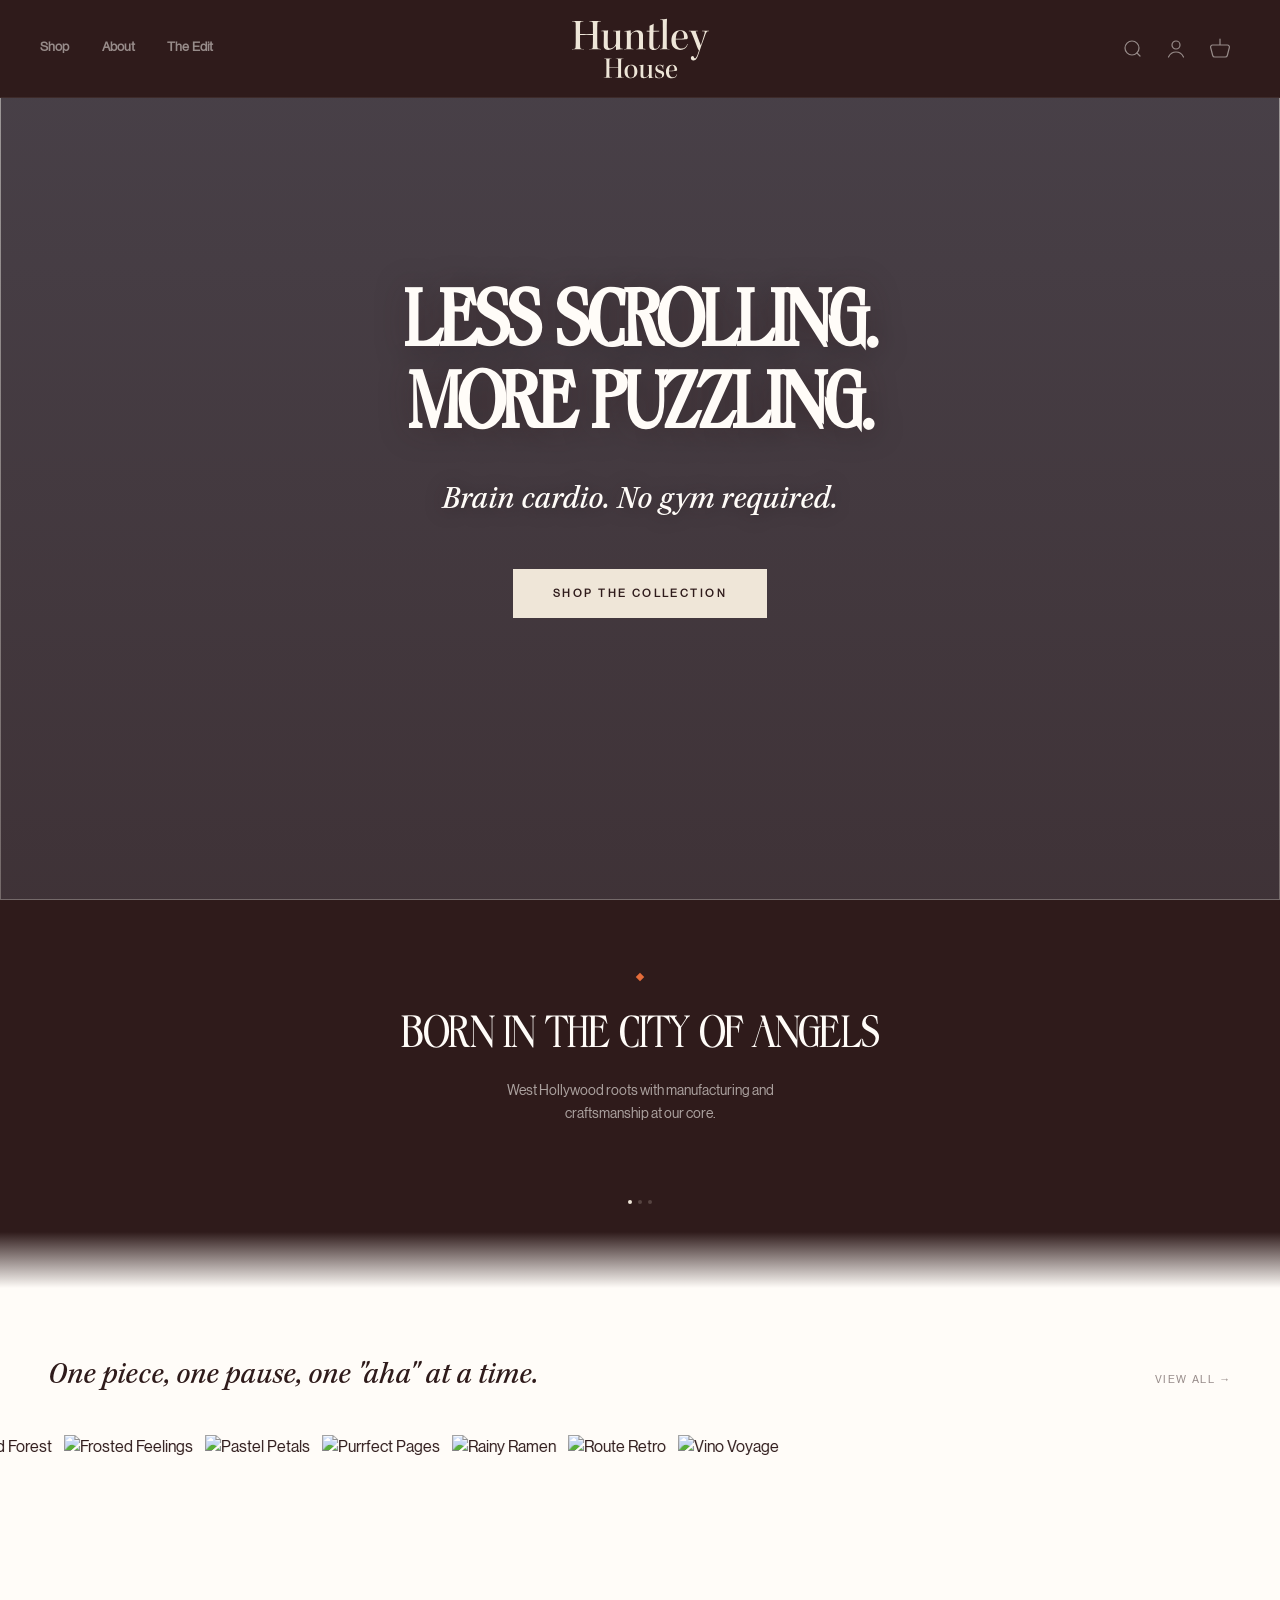
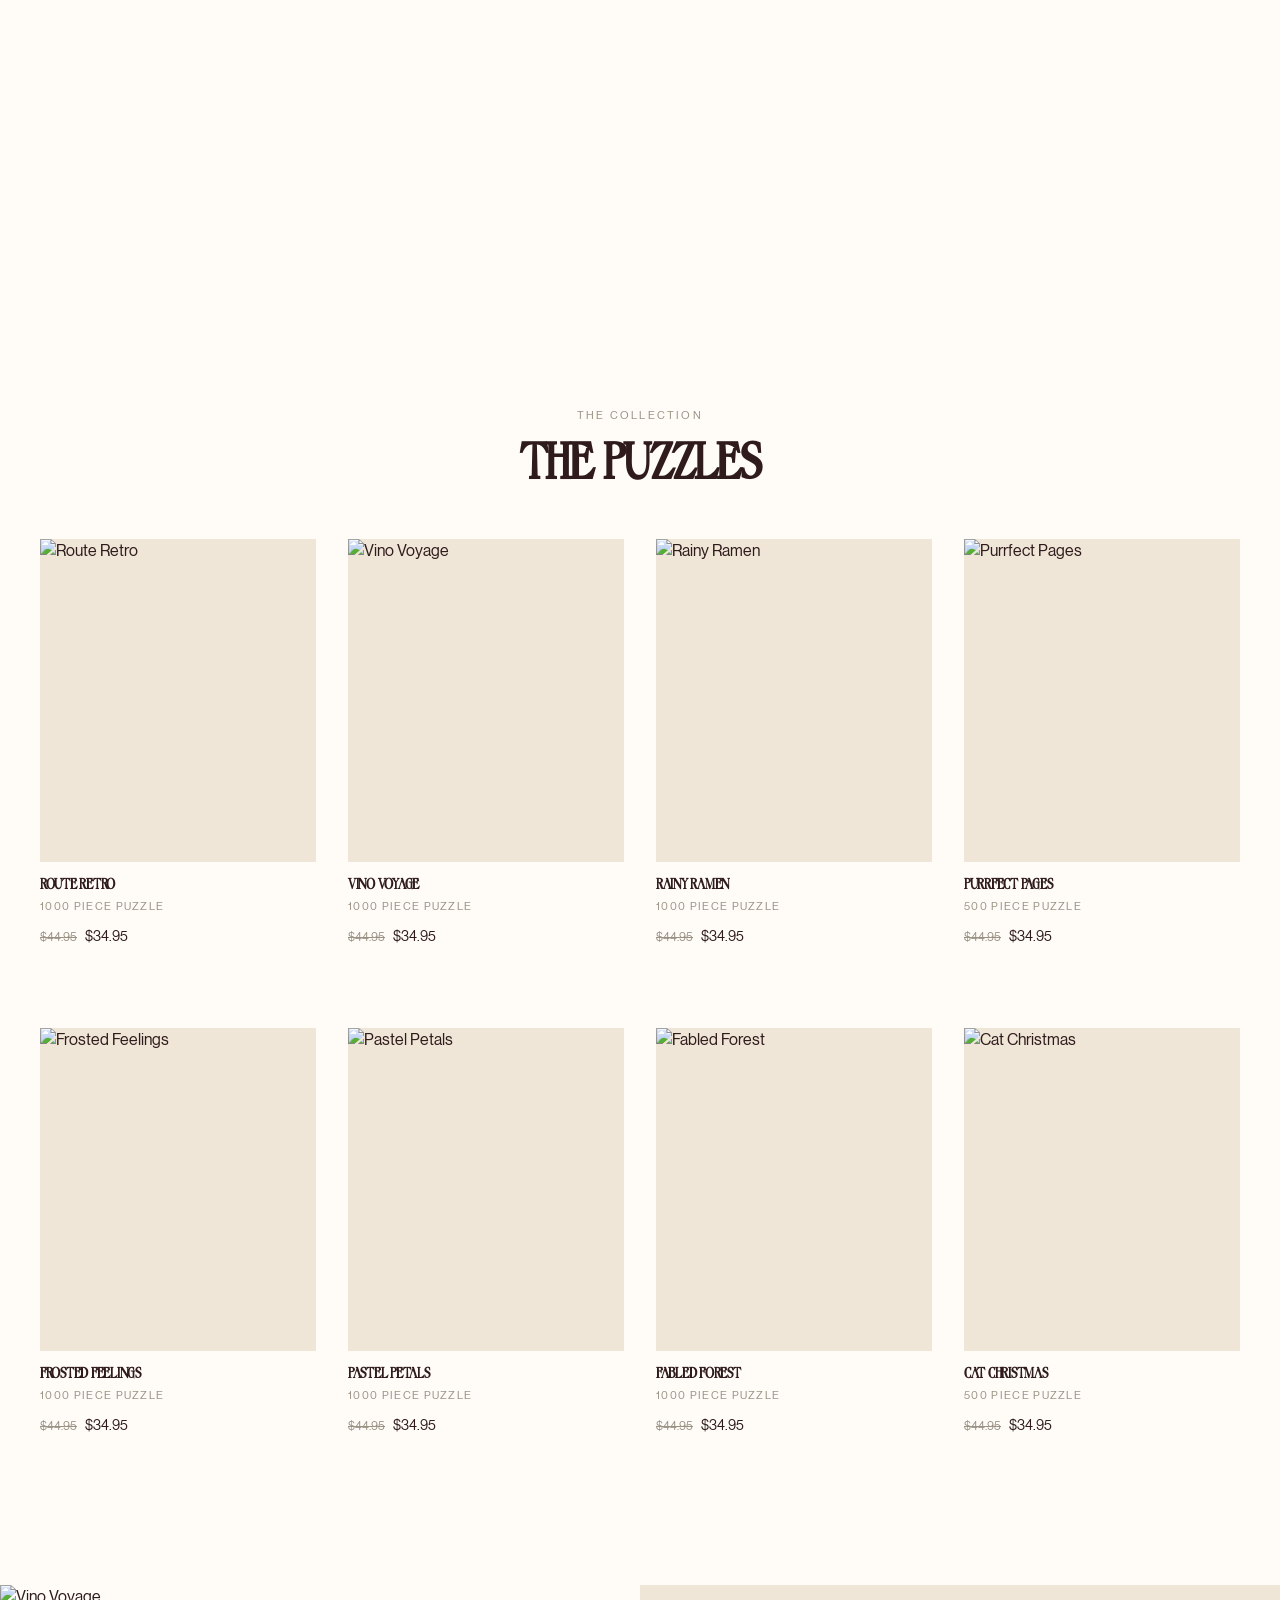
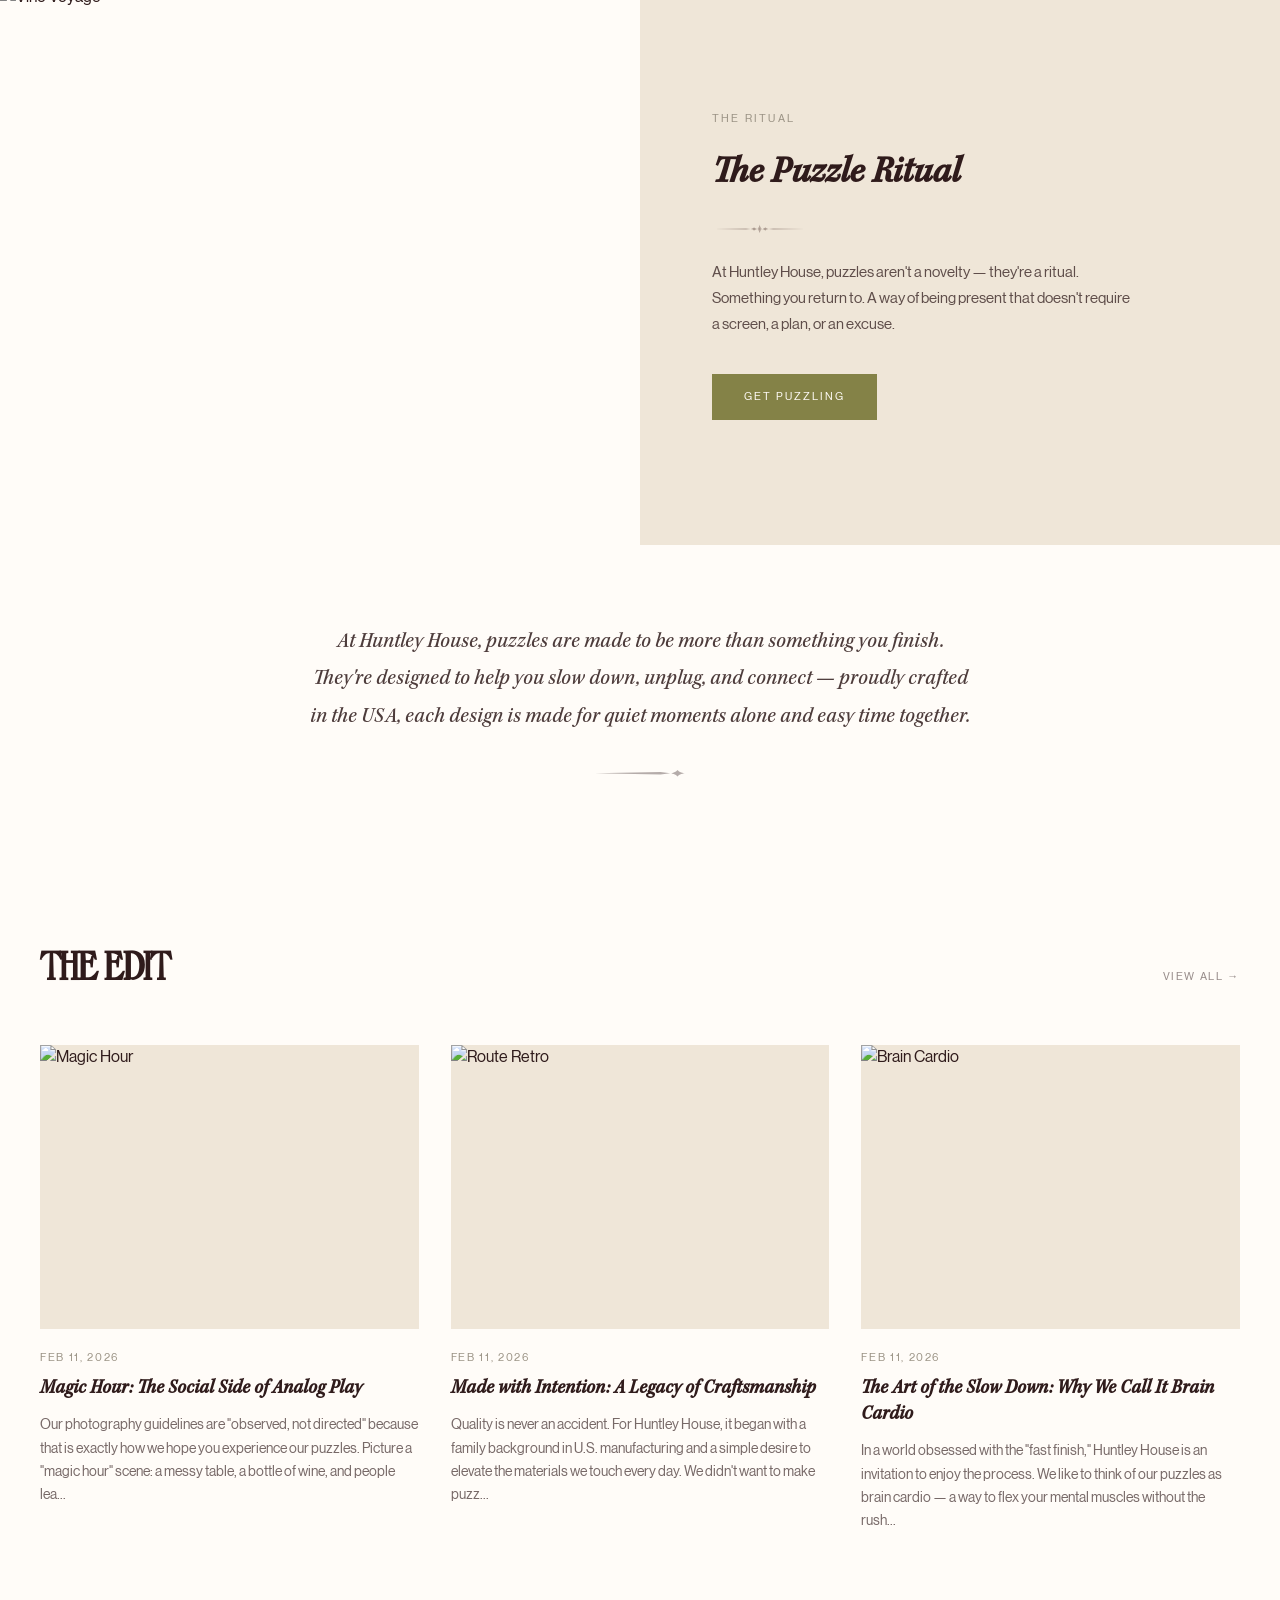
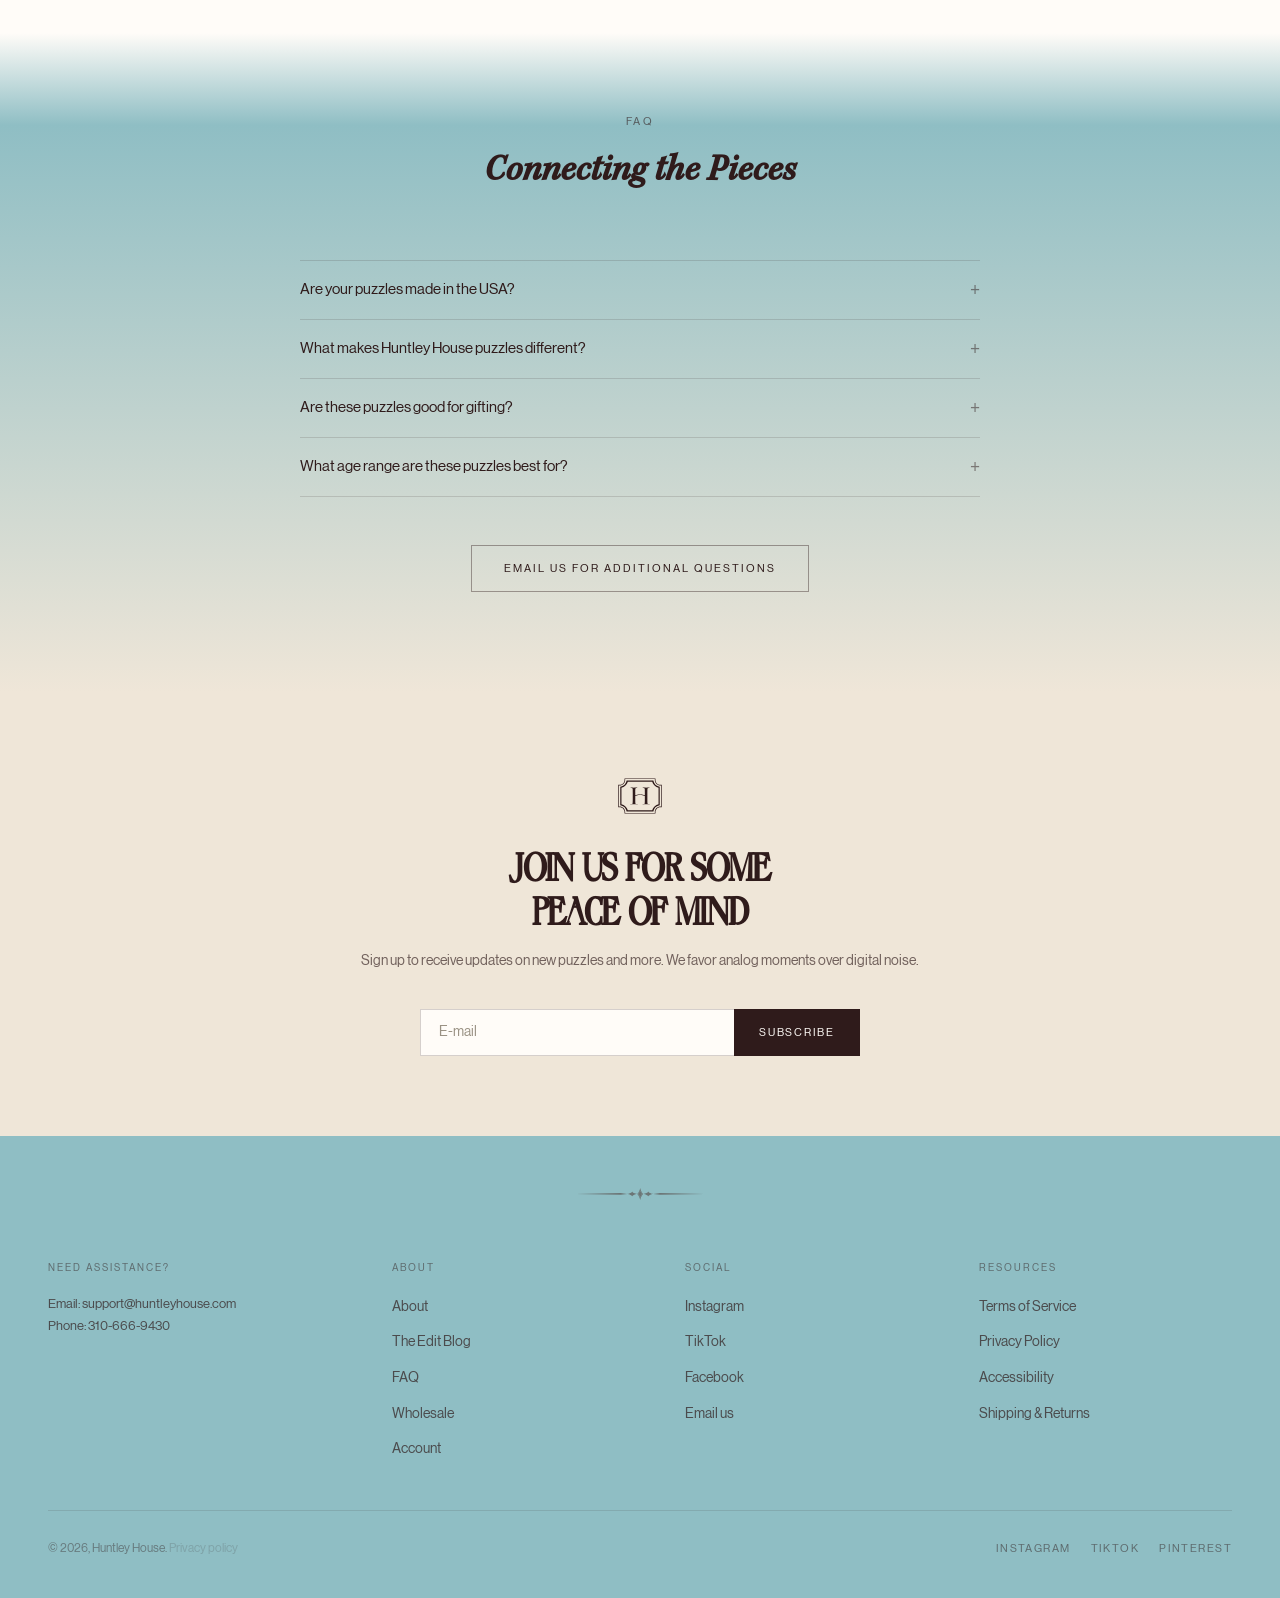
==== index.html @ 31b815af "Initial: v2 with Shopify dev placeholder images Fork of huntley-house-v2 with all puzzle/box artwork" ====
<!DOCTYPE html>
<html lang="en">
<head>
  <meta charset="UTF-8">
  <meta name="viewport" content="width=device-width, initial-scale=1.0">
  <title>Huntley House — Puzzles</title>
  <!-- Preload hero image for LCP -->
  
  <style>
    /* ─── Fonts ─────────────────────────────────────────────── */
    @font-face { font-family: 'StylebenderRetro'; src: url('assets/fonts/Stylebender-Retro.otf') format('opentype'); }
    @font-face { font-family: 'Stylebender'; src: url('assets/fonts/Stylebender.otf') format('opentype'); }
    @font-face { font-family: 'KeplerItalic'; src: url('assets/fonts/Kepler Std Medium Semicondensed Italic.otf') format('opentype'); font-style: italic; }
    @font-face { font-family: 'NHaasGrotesk'; src: url('assets/fonts/NHaasGroteskDSPro-55Rg.ttf') format('truetype'); }

    /* ─── Tokens ─────────────────────────────────────────────── */
    :root {
      --cocoa:      #2F1B1B;
      --cream:      #FFFCF8;
      --cream-warm: #EFE6D8;
      --olive:      #848247;
      --orange:     #E46C3A;
      --mauve:      #C89AA6;
      --blue:       #8FBEC4;
      --mustard:    #E0B24A;
      --pink:       #C62A63;
      --choc:       #4A2F2A;
      --stone:      #9A9284;
      --font-title:  'StylebenderRetro', serif;
      --font-sub:    'Stylebender', serif;
      --font-italic: 'KeplerItalic', serif;
      --font-body:   'NHaasGrotesk', sans-serif;
      --container-max: 1720px;
      --gutter: 40px;
    }

    /* ─── Reset ──────────────────────────────────────────────── */
    *, *::before, *::after { box-sizing: border-box; margin: 0; padding: 0; }
    html { scroll-behavior: smooth; }
    body { background: var(--cream); color: var(--cocoa); font-family: var(--font-body); font-size: 16px; line-height: 1.6; -webkit-font-smoothing: antialiased; }
    img { display: block; max-width: 100%; }
    a { color: inherit; text-decoration: none; }
    button { cursor: pointer; font-family: inherit; }

    /* ─── Nav ────────────────────────────────────────────────── */
    .nav {
      position: fixed;
      top: 0; left: 0; right: 0;
      z-index: 100;
      display: grid;
      grid-template-columns: minmax(0,1fr) auto minmax(0,1fr);
      align-items: center;
      padding: 12px var(--gutter);
      background: var(--cocoa);
      border-bottom: 1px solid rgba(239,230,216,0.08);
      transition: transform 0.35s cubic-bezier(0.4,0,0.2,1);
    }
    .nav.hidden { transform: translateY(-100%); }

    .nav__main { display: flex; gap: 32px; align-items: center; }
    .nav__main a {
      font-family: var(--font-body);
      font-size: 13px;
      font-weight: 700;
      color: var(--cream);
      opacity: 0.5;
      transition: opacity 0.2s;
      letter-spacing: 0.01em;
    }
    .nav__main a:hover { opacity: 1; }

    .nav__logo { justify-self: center; }
    .nav__logo img { width: 145px; height: auto; display: block; }

    .nav__right {
      display: flex;
      gap: 4px;
      align-items: center;
      justify-content: flex-end;
    }
    .nav__icon-btn {
      display: flex;
      align-items: center;
      justify-content: center;
      width: 40px;
      height: 40px;
      background: none;
      border: none;
      color: var(--cream);
      opacity: 0.5;
      transition: opacity 0.2s;
      position: relative;
      cursor: pointer;
    }
    .nav__icon-btn:hover { opacity: 1; }
    .nav__icon-btn { position: relative; }
    .cart-badge {
      position: absolute;
      top: 4px; right: 4px;
      width: 14px; height: 14px;
      background: var(--cream);
      color: var(--cocoa);
      border-radius: 50%;
      font-size: 8px;
      display: none;
      align-items: center;
      justify-content: center;
      line-height: 1;
    }
    .cart-badge.visible { display: flex; }

    .nav__hamburger {
      display: none;
      align-items: center;
      justify-content: center;
      width: 40px;
      height: 40px;
      background: none;
      border: none;
      color: var(--cream);
      opacity: 0.7;
      cursor: pointer;
    }

    /* Mobile drawer — slides from left */
    .nav__drawer {
      position: fixed;
      inset: 0;
      z-index: 200;
      pointer-events: none;
    }
    .nav__drawer.is-open { pointer-events: all; }
    .nav__drawer-overlay {
      position: absolute;
      inset: 0;
      background: rgba(47,27,27,0.5);
      opacity: 0;
      transition: opacity 0.35s;
    }
    .nav__drawer.is-open .nav__drawer-overlay { opacity: 1; }
    .nav__drawer-panel {
      position: absolute;
      top: 0; left: 0; bottom: 0;
      width: min(320px, 85vw);
      background: var(--cocoa);
      border-right: 1px solid rgba(239,230,216,0.08);
      display: flex;
      flex-direction: column;
      padding: 64px 40px 48px;
      transform: translateX(-100%);
      transition: transform 0.35s cubic-bezier(0.4,0,0.2,1);
    }
    .nav__drawer.is-open .nav__drawer-panel { transform: translateX(0); }
    .nav__drawer-links { display: flex; flex-direction: column; gap: 8px; flex: 1; }
    .nav__drawer-links a {
      font-family: var(--font-title);
      font-size: clamp(28px, 7vw, 36px);
      letter-spacing: -0.015em;
      text-transform: uppercase;
      color: var(--cream);
      opacity: 0.6;
      line-height: 1.15;
      transition: opacity 0.2s;
    }
    .nav__drawer-links a:hover { opacity: 1; }
    .nav__drawer-footer {
      border-top: 1px solid rgba(239,230,216,0.1);
      padding-top: 24px;
    }
    .nav__drawer-footer a {
      font-family: var(--font-body);
      font-size: 12px;
      font-weight: 700;
      letter-spacing: 0.06em;
      color: var(--cream);
      opacity: 0.4;
      transition: opacity 0.2s;
    }
    .nav__drawer-footer a:hover { opacity: 1; }

    /* ─── Hero ───────────────────────────────────────────────── */
    .hero {
      position: relative;
      height: 100vh;
      min-height: 600px;
      overflow: hidden;
      display: flex;
      align-items: center;
      justify-content: center;
      text-align: center;
    }
    .hero__bg {
      position: absolute;
      inset: 0;
      background: #504c56;
    }
    .hero__bg img {
      width: 100%;
      height: 100%;
      object-fit: cover;
      object-position: center center;
    }
    .hero__overlay {
      position: absolute;
      inset: 0;
      background: linear-gradient(
        to bottom,
        rgba(47,27,27,0.22) 0%,
        rgba(47,27,27,0.38) 55%,
        rgba(47,27,27,0.52) 100%
      );
    }
    .hero__content {
      position: relative;
      z-index: 2;
      padding: 0 48px;
      max-width: 860px;
      width: 100%;
    }

    /* ─── Hero entrance animation ──────────────────────────────── */
    @keyframes fadeUp {
      from { opacity: 0; transform: translateY(14px); }
      to   { opacity: 1; transform: translateY(0); }
    }
    .hero__eyebrow,
    .hero__headline,
    .hero__tagline,
    .hero__cta {
      opacity: 0;
      animation: fadeUp 1.2s cubic-bezier(0.215, 0.61, 0.355, 1) forwards;
    }
    .hero__eyebrow  { animation-delay: 0.2s; }
    .hero__headline { animation-delay: 0.4s; }
    .hero__tagline  { animation-delay: 0.6s; }
    .hero__cta      { animation-delay: 0.8s; }

    .hero__eyebrow {
      font-family: var(--font-body);
      font-size: 10px;
      letter-spacing: 0.25em;
      text-transform: uppercase;
      color: var(--cream);
      opacity: 0;
      margin-bottom: 24px;
      text-shadow: 0 1px 16px rgba(47,27,27,0.5);
    }
    .hero__headline {
      font-family: var(--font-title);
      font-size: clamp(52px, 7vw, 100px);
      line-height: 0.92;
      letter-spacing: -0.015em;
      text-transform: uppercase;
      color: var(--cream);
      margin-bottom: 28px;
      text-shadow: 0 2px 32px rgba(47,27,27,0.4);
    }
    .hero__tagline {
      font-family: var(--font-italic);
      font-style: italic;
      font-size: clamp(22px, 2.8vw, 34px);
      color: var(--cream);
      margin-bottom: 40px;
      text-shadow: 0 1px 20px rgba(47,27,27,0.4);
    }
    .hero__cta {
      display: inline-block;
      font-family: var(--font-body);
      font-size: 11px;
      font-weight: 600;
      letter-spacing: 0.22em;
      text-transform: uppercase;
      color: var(--cocoa);
      background: var(--cream-warm);
      padding: 16px 40px;
      border: none;
      width: fit-content;
      transition: background 0.2s;
    }
    .hero__cta:hover { background: #e5dace; }

    /* ─── Value Props ────────────────────────────────────────── */
    /* ─── Impact scroll ─── */
    .impact {
      background: var(--cocoa);
      position: relative;
    }
    .impact::after {
      content: '';
      display: block;
      height: 56px;
      background: linear-gradient(to bottom, var(--cocoa), var(--cream));
    }
    .impact__track {
      display: flex;
      overflow-x: scroll;
      scroll-snap-type: x mandatory;
      scrollbar-width: none;
    }
    .impact__track::-webkit-scrollbar { display: none; }
    .impact__item {
      flex: 0 0 100%;
      scroll-snap-align: center;
      display: flex;
      flex-direction: column;
      align-items: center;
      justify-content: center;
      text-align: center;
      padding: 72px 60px;
      min-height: 300px;
    }
    .impact__diamond {
      display: block;
      width: 6px;
      height: 6px;
      background: var(--orange);
      transform: rotate(45deg);
      margin: 0 auto 28px;
    }
    .impact__title {
      font-family: var(--font-title);
      font-size: clamp(32px, 4vw, 52px);
      letter-spacing: -0.015em;
      text-transform: uppercase;
      color: var(--cream);
      line-height: 1;
      margin-bottom: 20px;
    }
    .impact__body {
      font-family: var(--font-body);
      font-size: 14px;
      color: var(--cream);
      opacity: 0.6;
      line-height: 1.65;
      max-width: 340px;
    }
    .impact__dots {
      display: flex;
      justify-content: center;
      gap: 6px;
      padding-bottom: 28px;
    }
    /* ─── Mobile impact (single panel + creds) ──────────────── */
    .impact-mobile { display: none; }
    .impact-mobile__panel {
      background: var(--cocoa);
      text-align: center;
      padding: 52px 40px;
      display: flex;
      flex-direction: column;
      align-items: center;
    }
    .impact-mobile__title {
      font-family: var(--font-title);
      font-size: 28px;
      letter-spacing: -0.015em;
      text-transform: uppercase;
      color: var(--cream);
      line-height: 1;
      margin-bottom: 14px;
    }
    .impact-mobile__body {
      font-family: var(--font-body);
      font-size: 13px;
      color: var(--cream);
      opacity: 0.6;
      line-height: 1.65;
      max-width: 280px;
    }
    .impact-mobile__creds {
      background: var(--cream-warm);
      display: flex;
      align-items: center;
      justify-content: center;
      flex-wrap: wrap;
      gap: 10px;
      padding: 14px 20px;
      font-family: var(--font-body);
      font-size: 10px;
      letter-spacing: 0.16em;
      text-transform: uppercase;
      color: var(--stone);
    }
    .impact-mobile__bull {
      display: inline-block;
      width: 5px;
      height: 5px;
      background: var(--orange);
      transform: rotate(45deg);
      flex-shrink: 0;
    }

    .impact__dot {
      width: 4px;
      height: 4px;
      border-radius: 50%;
      background: rgba(239,230,216,0.2);
      transition: background 0.3s;
      cursor: pointer;
    }
    .impact__dot.active { background: var(--cream-warm); }

    /* ─── Marquee ────────────────────────────────────────────── */
    .marquee-section { background: var(--cream); }
    .marquee-header {
      display: flex;
      justify-content: space-between;
      align-items: baseline;
      padding: 64px 48px 32px;
    }
    .marquee-header__title {
      font-family: var(--font-italic);
      font-style: italic;
      font-size: clamp(20px, 2.5vw, 32px);
      color: var(--cocoa);
    }
    .marquee-header__link {
      font-family: var(--font-body);
      font-size: 11px;
      letter-spacing: 0.15em;
      text-transform: uppercase;
      color: var(--cocoa);
      opacity: 0.5;
      display: flex;
      align-items: center;
      gap: 6px;
      transition: opacity 0.2s;
    }
    .marquee-header__link:hover { opacity: 1; }
    .marquee { overflow: hidden; padding-bottom: 40px; }
    .marquee__track {
      display: flex;
      gap: 12px;
      width: max-content;
      will-change: transform;
      -webkit-backface-visibility: hidden;
      backface-visibility: hidden;
    }
    .marquee__item { flex-shrink: 0; height: 480px; width: auto; }
    .marquee__item a { display: block; height: 100%; }
    .marquee__item img { height: 100%; width: auto; display: block; transition: transform 0.6s ease; }
    .marquee__item:hover img { transform: scale(1.03); }

    /* ─── Collection ─────────────────────────────────────────── */
    .collection { background: var(--cream); padding: 0 var(--gutter) 100px; }
    .section-header { text-align: center; padding: 52px var(--gutter) 48px; max-width: var(--container-max); margin: 0 auto; }
    .section-header__label { font-family: var(--font-body); font-size: 11px; letter-spacing: 0.2em; text-transform: uppercase; color: var(--stone); margin-bottom: 12px; }
    .section-header__title { font-family: var(--font-title); font-size: clamp(36px, 4.5vw, 64px); line-height: 0.95; letter-spacing: -0.015em; text-transform: uppercase; color: var(--cocoa); }
    .collection__scroll-wrap { position: relative; }
    .collection__grid { display: grid; grid-template-columns: repeat(4, 1fr); gap: 32px; max-width: var(--container-max); margin: 0 auto; }
    .collection__progress { height: 2px; background: rgba(47,27,27,0.12); max-width: var(--container-max); margin: 32px auto 0; display: none; }
    .collection__progress-bar { height: 100%; background: var(--cocoa); width: 25%; transition: width 0.1s linear; }
    .card { display: flex; flex-direction: column; cursor: pointer; text-decoration: none; color: inherit; }
    .card__image-wrap { position: relative; overflow: hidden; background: var(--cream-warm); margin-bottom: 14px; aspect-ratio: 1534 / 1794; }
    .card__image-wrap img { width: 100%; height: 100%; object-fit: contain; transition: transform 0.6s ease, opacity 0.4s ease; }
    .card:hover .card__image-wrap img { transform: scale(1.02); }
    .card__box-img { position: absolute; inset: 0; opacity: 0; transition: opacity 0.4s ease; }
    .card:hover .card__box-img { opacity: 1; }
    .card:hover .card__puzzle-img { opacity: 0; }
    .card__name { font-family: var(--font-title); font-size: 17px; letter-spacing: -0.015em; text-transform: uppercase; color: var(--cocoa); line-height: 1; margin-bottom: 5px; }
    .card__meta { font-family: var(--font-body); font-size: 11px; letter-spacing: 0.12em; text-transform: uppercase; color: var(--stone); }
    .card__footer { display: flex; justify-content: space-between; align-items: center; margin-top: 10px; }
    .card__pricing { display: flex; align-items: baseline; gap: 8px; }
    .card__price-was { font-family: var(--font-body); font-size: 12px; color: var(--stone); text-decoration: line-through; }
    .card__price { font-family: var(--font-body); font-size: 14px; color: var(--cocoa); }
    .card__btn { font-family: var(--font-body); font-size: 10px; letter-spacing: 0.16em; text-transform: uppercase; background: none; border: 1px solid var(--cocoa); color: var(--cocoa); padding: 7px 14px; transition: background 0.2s, color 0.2s; }
    .card__btn:hover { background: var(--cocoa); color: var(--cream); }
    .card__quick-add { width: 100%; padding: 13px; background: var(--orange); color: var(--cream); border: none; font-family: var(--font-body); font-size: 10px; letter-spacing: 0.18em; text-transform: uppercase; margin-top: 10px; opacity: 0; transform: translateY(4px); transition: opacity 0.2s, transform 0.2s; }
    .card:hover .card__quick-add { opacity: 1; transform: translateY(0); }
    .card__quick-add:hover { background: #c85c2a; }

    /* ─── Ritual ─────────────────────────────────────────────── */
    .ritual {
      display: grid;
      grid-template-columns: 1fr 1fr;
      min-height: 560px;
    }
    .ritual__image { overflow: hidden; }
    .ritual__image img { width: 100%; height: 100%; object-fit: cover; }
    .ritual__text {
      background: var(--cream-warm);
      padding: 80px 72px;
      display: flex;
      flex-direction: column;
      justify-content: center;
    }
    .ritual__label { font-family: var(--font-body); font-size: 11px; letter-spacing: 0.2em; text-transform: uppercase; color: var(--stone); margin-bottom: 24px; }
    .ritual__title { font-family: var(--font-italic); font-size: clamp(28px, 3vw, 44px); font-style: italic; color: var(--cocoa); line-height: 1.2; margin-bottom: 24px; }
    .ritual__divider { margin-bottom: 24px; }
    .ritual__divider img { height: 14px; width: auto; opacity: 0.4; }
    .ritual__body { font-family: var(--font-body); font-size: 15px; color: var(--cocoa); opacity: 0.75; line-height: 1.75; max-width: 420px; margin-bottom: 36px; }
    .ritual__cta { display: inline-block; font-family: var(--font-body); font-size: 11px; letter-spacing: 0.18em; text-transform: uppercase; color: var(--cream); background: var(--olive); padding: 14px 32px; width: fit-content; transition: background 0.2s; }
    .ritual__cta:hover { background: #6e6c3a; }

    /* ─── Brand story ────────────────────────────────────────── */
    .brand-story {
      background: var(--cream);
      text-align: center;
      padding: 80px 48px;
      max-width: 760px;
      margin: 0 auto;
    }
    .brand-story__body { font-family: var(--font-italic); font-style: italic; font-size: clamp(17px, 2vw, 22px); color: var(--cocoa); line-height: 1.7; margin-bottom: 28px; opacity: 0.85; }
    .brand-story__divider img { height: 16px; width: auto; opacity: 0.35; margin: 0 auto; }

    /* ─── The Edit ───────────────────────────────────────────── */
    .edit { background: var(--cream); padding: 0 var(--gutter) 100px; }
    .edit__header { display: flex; justify-content: space-between; align-items: baseline; padding: 72px 0 40px; max-width: var(--container-max); margin: 0 auto; }
    .edit__title { font-family: var(--font-title); font-size: clamp(28px, 3.5vw, 48px); letter-spacing: -0.015em; text-transform: uppercase; color: var(--cocoa); }
    .edit__link { font-family: var(--font-body); font-size: 11px; letter-spacing: 0.15em; text-transform: uppercase; color: var(--cocoa); opacity: 0.5; display: flex; align-items: center; gap: 6px; transition: opacity 0.2s; }
    .edit__link:hover { opacity: 1; }
    .edit__grid { display: grid; grid-template-columns: repeat(3, 1fr); gap: 32px; max-width: var(--container-max); margin: 0 auto; }
    .edit-card { cursor: pointer; }
    .edit-card__image { aspect-ratio: 4/3; overflow: hidden; margin-bottom: 20px; background: var(--cream-warm); }
    .edit-card__image img { width: 100%; height: 100%; object-fit: cover; transition: transform 0.6s ease; }
    .edit-card:hover .edit-card__image img { transform: scale(1.04); }
    .edit-card__label { font-family: var(--font-body); font-size: 11px; letter-spacing: 0.15em; text-transform: uppercase; color: var(--stone); margin-bottom: 10px; }
    .edit-card__title { font-family: var(--font-italic); font-style: italic; font-size: 20px; color: var(--cocoa); line-height: 1.3; margin-bottom: 12px; }
    .edit-card__body { font-family: var(--font-body); font-size: 14px; color: var(--cocoa); opacity: 0.65; line-height: 1.65; }

    /* ─── FAQ ────────────────────────────────────────────────── */
    .faq {
      background: linear-gradient(to bottom, var(--cream) 0%, var(--blue) 14%, var(--cream-warm) 100%);
      padding: 80px 48px 100px;
    }
    .faq__label { font-family: var(--font-body); font-size: 11px; letter-spacing: 0.2em; text-transform: uppercase; color: var(--cocoa); opacity: 0.6; text-align: center; margin-bottom: 12px; }
    .faq__title { font-family: var(--font-italic); font-style: italic; font-size: clamp(28px, 3vw, 44px); color: var(--cocoa); text-align: center; margin-bottom: 56px; }
    .faq__list { max-width: 680px; margin: 0 auto 48px; }
    .faq__item { border-top: 1px solid rgba(47,27,27,0.15); }
    .faq__item:last-child { border-bottom: 1px solid rgba(47,27,27,0.15); }
    .faq__question {
      width: 100%;
      display: flex;
      justify-content: space-between;
      align-items: center;
      padding: 20px 0;
      background: none;
      border: none;
      font-family: var(--font-body);
      font-size: 15px;
      color: var(--cocoa);
      text-align: left;
      cursor: pointer;
      gap: 16px;
    }
    .faq__icon { flex-shrink: 0; font-size: 18px; line-height: 1; transition: transform 0.25s; color: var(--cocoa); opacity: 0.5; }
    .faq__item.is-open .faq__icon { transform: rotate(45deg); opacity: 1; }
    .faq__answer { font-family: var(--font-body); font-size: 14px; color: var(--cocoa); opacity: 0.7; line-height: 1.7; max-height: 0; overflow: hidden; transition: max-height 0.35s ease, padding 0.25s; }
    .faq__item.is-open .faq__answer { max-height: 200px; padding-bottom: 20px; }
    .faq__cta {
      display: block;
      font-family: var(--font-body);
      font-size: 11px;
      letter-spacing: 0.18em;
      text-transform: uppercase;
      color: var(--cocoa);
      border: 1px solid rgba(47,27,27,0.4);
      padding: 14px 32px;
      width: fit-content;
      margin: 0 auto;
      transition: background 0.2s, color 0.2s, border-color 0.2s;
    }
    .faq__cta:hover { background: var(--cocoa); color: var(--cream); border-color: var(--cocoa); }

    /* ─── Newsletter ─────────────────────────────────────────── */
    .newsletter { background: var(--cream-warm); padding: 80px 48px; text-align: center; }
    .newsletter__mark { height: 48px; width: auto; margin: 0 auto 28px; opacity: 0.5; }
    .newsletter__title { font-family: var(--font-title); font-size: clamp(24px, 3.5vw, 44px); text-transform: uppercase; letter-spacing: -0.015em; color: var(--cocoa); margin-bottom: 14px; line-height: 1; }
    .newsletter__sub { font-family: var(--font-body); font-size: 14px; color: var(--cocoa); opacity: 0.65; margin-bottom: 36px; }
    .newsletter__form { display: flex; justify-content: center; max-width: 440px; margin: 0 auto; }
    .newsletter__input { flex: 1; padding: 14px 18px; font-family: var(--font-body); font-size: 14px; border: 1px solid rgba(47,27,27,0.2); border-right: none; background: var(--cream); color: var(--cocoa); outline: none; }
    .newsletter__input::placeholder { color: var(--stone); }
    .newsletter__submit { padding: 14px 24px; font-family: var(--font-body); font-size: 11px; letter-spacing: 0.16em; text-transform: uppercase; background: var(--cocoa); color: var(--cream); border: 1px solid var(--cocoa); transition: background 0.2s; white-space: nowrap; }
    .newsletter__submit:hover { background: var(--choc); }

    /* ─── Cart Drawer ────────────────────────────────────────── */
    .cart-overlay {
      display: none;
      position: fixed;
      inset: 0;
      background: rgba(47,27,27,0.4);
      z-index: 200;
    }
    .cart-overlay.is-open { display: block; }
    .cart-drawer {
      position: fixed;
      top: 0; right: 0; bottom: 0;
      width: 100%;
      max-width: 420px;
      background: var(--cream);
      z-index: 201;
      transform: translateX(100%);
      transition: transform 0.35s cubic-bezier(0.4, 0, 0.2, 1);
      display: flex;
      flex-direction: column;
    }
    .cart-drawer.is-open { transform: translateX(0); }
    .cart-drawer__head {
      display: flex;
      justify-content: space-between;
      align-items: center;
      padding: 24px 28px;
      border-bottom: 1px solid rgba(47,27,27,0.1);
    }
    .cart-drawer__title {
      font-family: var(--font-title);
      font-size: 20px;
      letter-spacing: 0.06em;
      text-transform: uppercase;
      color: var(--cocoa);
    }
    .cart-drawer__close {
      background: none;
      border: none;
      font-size: 22px;
      color: var(--cocoa);
      opacity: 0.5;
      line-height: 1;
      transition: opacity 0.2s;
    }
    .cart-drawer__close:hover { opacity: 1; }
    .cart-drawer__body {
      flex: 1;
      overflow-y: auto;
      padding: 24px 28px;
    }
    .cart-drawer__empty {
      text-align: center;
      padding: 64px 0;
      font-family: var(--font-italic);
      font-style: italic;
      font-size: 18px;
      color: var(--stone);
    }
    .cart-item {
      display: flex;
      gap: 16px;
      padding: 16px 0;
      border-bottom: 1px solid rgba(47,27,27,0.08);
    }
    .cart-item__img {
      width: 72px;
      height: 84px;
      object-fit: contain;
      background: var(--cream-warm);
      flex-shrink: 0;
    }
    .cart-item__info { flex: 1; }
    .cart-item__name {
      font-family: var(--font-title);
      font-size: 13px;
      letter-spacing: 0.06em;
      text-transform: uppercase;
      color: var(--cocoa);
      margin-bottom: 4px;
    }
    .cart-item__meta {
      font-family: var(--font-body);
      font-size: 11px;
      color: var(--stone);
      letter-spacing: 0.08em;
      text-transform: uppercase;
      margin-bottom: 8px;
    }
    .cart-item__price {
      font-family: var(--font-body);
      font-size: 14px;
      color: var(--cocoa);
    }
    .cart-item__remove {
      background: none;
      border: none;
      font-size: 18px;
      color: var(--stone);
      align-self: flex-start;
      padding: 0;
      transition: color 0.2s;
    }
    .cart-item__remove:hover { color: var(--cocoa); }
    .cart-drawer__foot {
      padding: 20px 28px 28px;
      border-top: 1px solid rgba(47,27,27,0.1);
    }
    .cart-drawer__total {
      display: flex;
      justify-content: space-between;
      font-family: var(--font-body);
      font-size: 14px;
      color: var(--cocoa);
      margin-bottom: 16px;
    }
    .cart-drawer__total-label { text-transform: uppercase; letter-spacing: 0.12em; font-size: 11px; }
    .cart-drawer__checkout {
      display: block;
      width: 100%;
      padding: 18px;
      background: var(--cocoa);
      color: var(--cream);
      border: none;
      font-family: var(--font-body);
      font-size: 11px;
      letter-spacing: 0.22em;
      text-transform: uppercase;
      transition: background 0.2s;
      margin-bottom: 10px;
    }
    .cart-drawer__checkout:hover { background: var(--choc); }
    .cart-drawer__continue {
      display: block;
      text-align: center;
      font-family: var(--font-body);
      font-size: 11px;
      letter-spacing: 0.14em;
      text-transform: uppercase;
      color: var(--stone);
      transition: color 0.2s;
    }
    .cart-drawer__continue:hover { color: var(--cocoa); }
    .cart-badge {
      position: absolute;
      top: -4px;
      right: -6px;
      background: var(--orange);
      color: var(--cream);
      font-family: var(--font-body);
      font-size: 9px;
      width: 16px;
      height: 16px;
      border-radius: 50%;
      display: none;
      align-items: center;
      justify-content: center;
      line-height: 1;
    }
    .cart-badge.visible { display: flex; }
    .nav__icon-btn { position: relative; }

    /* ─── Footer ─────────────────────────────────────────────── */
    .footer { background: var(--blue); padding: 0 48px 40px; }
    .footer__divider { text-align: center; padding: 48px 0 56px; }
    .footer__divider img { height: 20px; width: auto; opacity: 0.5; margin: 0 auto; }
    .footer__top { display: grid; grid-template-columns: 1.2fr 1fr 1fr 1fr; gap: 40px; padding-bottom: 48px; border-bottom: 1px solid rgba(47,27,27,0.12); }
    .footer__col-label { font-family: var(--font-body); font-size: 10px; letter-spacing: 0.2em; text-transform: uppercase; color: var(--cocoa); opacity: 0.5; margin-bottom: 18px; }
    .footer__contact-info { font-family: var(--font-body); font-size: 13px; color: var(--cocoa); opacity: 0.7; line-height: 1.7; margin-bottom: 16px; }
    .footer__links { list-style: none; display: flex; flex-direction: column; gap: 10px; }
    .footer__links a { font-family: var(--font-body); font-size: 14px; color: var(--cocoa); opacity: 0.7; transition: opacity 0.2s; }
    .footer__links a:hover { opacity: 1; }
    .footer__bottom { display: flex; justify-content: space-between; align-items: center; padding-top: 28px; flex-wrap: wrap; gap: 16px; }
    .footer__copy { font-family: var(--font-body); font-size: 12px; color: var(--cocoa); opacity: 0.4; }
    .footer__social { display: flex; gap: 20px; }
    .footer__social a { font-family: var(--font-body); font-size: 11px; letter-spacing: 0.13em; text-transform: uppercase; color: var(--cocoa); opacity: 0.5; transition: opacity 0.2s; }
    .footer__social a:hover { opacity: 1; }

    /* ─── Responsive ─────────────────────────────────────────── */
    @media (max-width: 1100px) {
      .collection__grid { grid-template-columns: repeat(3, 1fr); }
    }

    @media (max-width: 640px) {
      /* Nav — hamburger shows, desktop links hide */
      :root { --gutter: 20px; }
      .nav { padding: 8px var(--gutter); }
      .nav-desktop { display: none; }
      .nav__hamburger { display: flex; }
      .nav__logo img { width: 90px; }

      /* Hero */
      .hero { min-height: 100svh; }
      .hero__content { padding: 0 24px; }
      .hero__headline { font-size: clamp(40px, 11vw, 64px); }

      /* Impact — full strip hidden on mobile, compact version shown */
      .impact { display: none; }
      .impact-mobile { display: block; }

      /* Marquee */
      .marquee-section { background: linear-gradient(to bottom, var(--cream-warm) 0px, var(--cream) 56px); }
      .marquee-header { padding: 48px 20px 24px; }
      .marquee__item { height: 300px; }

      /* Collection */
      .section-header { padding: 40px var(--gutter) 28px; }
      .collection { padding: 0 var(--gutter) 72px; }
      .collection__grid { grid-template-columns: repeat(2, 1fr); gap: 16px; }
      .card__btn { display: none; }
      .card__quick-add { opacity: 1; transform: none; }

      /* Ritual */
      .ritual { grid-template-columns: 1fr; }
      .ritual__image { min-height: 320px; }
      .ritual__text { padding: 56px 28px; }
      .ritual__body { max-width: 100%; }

      /* Brand story */
      .brand-story { padding: 60px 28px; }

      /* Edit */
      .edit { padding: 0 20px 72px; }
      .edit__header { padding: 56px 0 32px; }
      .edit__grid { grid-template-columns: 1fr; gap: 40px; }

      /* FAQ */
      .faq { padding: 64px 24px 80px; }

      /* Newsletter */
      .newsletter { padding: 64px 24px; }
      .newsletter__form { flex-direction: column; }
      .newsletter__input { border-right: 1px solid rgba(47,27,27,0.2); border-bottom: none; }
      .newsletter__submit { padding: 14px; }

      /* Footer */
      .footer { padding: 0 24px 32px; }
      .footer__top { grid-template-columns: 1fr 1fr; gap: 32px; }
      .footer__bottom { flex-direction: column; align-items: flex-start; }
    }

    @media (min-width: 641px) {
      .nav__hamburger { display: none; }
    }

    @media (max-width: 480px) {
      .hero__tagline { font-size: 18px; }
      .collection__grid { grid-template-columns: repeat(2, 1fr); gap: 12px; }
      .card__name { font-size: 13px; }
      .footer__top { grid-template-columns: 1fr; }
      .edit__grid { gap: 32px; }
      .marquee__item { height: 220px; }
    }

    /* ─── Scroll-triggered reveals ───────────────────────────── */
    .reveal {
      opacity: 0;
      transform: translateY(18px);
    }
    .reveal.is-visible {
      opacity: 1;
      transform: translateY(0);
      transition: opacity 1.2s cubic-bezier(0.25, 1, 0.5, 1),
                  transform 1.2s cubic-bezier(0.25, 1, 0.5, 1);
    }
  </style>
</head>
<body>

  <!-- ─── Mobile Drawer ──────────────────────────────────────── -->
  <div class="nav__drawer" id="navDrawer">
    <div class="nav__drawer-overlay" onclick="closeNav()"></div>
    <div class="nav__drawer-panel">
      <div class="nav__drawer-links">
        <a href="#collection" onclick="closeNav()">Shop</a>
        <a href="#ritual" onclick="closeNav()">About</a>
        <a href="the-edit.html" onclick="closeNav()">The Edit</a>
      </div>
      <div class="nav__drawer-footer">
        <a href="#">Account</a>
      </div>
    </div>
  </div>

  <!-- ─── Nav ───────────────────────────────────────────────── -->
  <header class="nav" id="mainNav">
    <nav class="nav__main">
      <button class="nav__hamburger" id="hamburger" onclick="toggleNav()" aria-label="Menu">
        <svg stroke-width="1.2" width="22" height="22" viewBox="0 0 22 22" fill="none" stroke="currentColor">
          <path d="M1 5h20M1 11h20M1 17h20" stroke-linecap="round"/>
        </svg>
      </button>
      <a href="#collection" class="nav-desktop">Shop</a>
      <a href="#ritual" class="nav-desktop">About</a>
      <a href="the-edit.html" class="nav-desktop">The Edit</a>
    </nav>
    <h1 class="nav__logo">
      <a href="index.html">
        <img src="assets/logos/HH_logo_type_cream.svg" alt="Huntley House">
      </a>
    </h1>
    <div class="nav__right">
      <button class="nav__icon-btn" aria-label="Search">
        <svg stroke-width="1.2" width="22" height="22" viewBox="0 0 22 22" fill="none" stroke="currentColor">
          <circle cx="11" cy="10" r="7"/><path d="m16 15 3 3" stroke-linecap="round" stroke-linejoin="round"/>
        </svg>
      </button>
      <button class="nav__icon-btn" aria-label="Account">
        <svg stroke-width="1.2" width="22" height="22" viewBox="0 0 22 22" fill="none" stroke="currentColor">
          <circle cx="11" cy="7" r="4"/><path d="M3.5 19c1.421-2.974 4.247-5 7.5-5s6.079 2.026 7.5 5" stroke-linecap="round"/>
        </svg>
      </button>
      <button class="nav__icon-btn" aria-label="Cart" onclick="openCart()">
        <svg stroke-width="1.2" width="22" height="22" viewBox="0 0 22 22" fill="none" stroke="currentColor">
          <path d="M11 7H3.577A2 2 0 0 0 1.64 9.497l2.051 8A2 2 0 0 0 5.63 19H16.37a2 2 0 0 0 1.937-1.503l2.052-8A2 2 0 0 0 18.422 7H11Zm0 0V1" stroke-linecap="round" stroke-linejoin="round"/>
        </svg>
        <span class="cart-badge" id="cartBadge"></span>
      </button>
    </div>
  </header>

  <!-- ─── Hero ──────────────────────────────────────────────── -->
  <section class="hero">
    <div class="hero__bg">
      <img src="https://huntleyhouse.com/cdn/shop/files/tarot_Box_Booklet_closeup.png?v=1770854413" alt="" fetchpriority="high" decoding="sync">
    </div>
    <div class="hero__overlay"></div>
    <div class="hero__content">
      <h1 class="hero__headline">Less Scrolling.<br>More Puzzling.</h1>
      <p class="hero__tagline">Brain cardio. No gym required.</p>
      <a href="#collection" class="hero__cta">Shop the Collection</a>
    </div>
  </section>

  <!-- ─── Impact ────────────────────────────────────────────── -->
  <div class="impact" id="impact">
    <div class="impact__track" id="impactTrack">
      <div class="impact__item">
        <span class="impact__diamond"></span>
        <p class="impact__title">Born in the City of Angels</p>
        <p class="impact__body">West Hollywood roots with manufacturing and craftsmanship at our core.</p>
      </div>
      <div class="impact__item">
        <span class="impact__diamond"></span>
        <p class="impact__title">The Softest Touch</p>
        <p class="impact__body">Our pieces are crafted to feel as good in your hands as they look on the table.</p>
      </div>
      <div class="impact__item">
        <span class="impact__diamond"></span>
        <p class="impact__title">Elevated Artwork</p>
        <p class="impact__body">We'll help you find the right puzzle for your skill level — and every windowsill.</p>
      </div>
    </div>
    <div class="impact__dots" id="impactDots">
      <span class="impact__dot active" onclick="impactGoTo(0)"></span>
      <span class="impact__dot" onclick="impactGoTo(1)"></span>
      <span class="impact__dot" onclick="impactGoTo(2)"></span>
    </div>
  </div>

  <!-- ─── Impact mobile (single panel + credentials) ─────────── -->
  <div class="impact-mobile">
    <div class="impact-mobile__panel">
      <span class="impact__diamond"></span>
      <p class="impact-mobile__title">The Softest Touch</p>
      <p class="impact-mobile__body">Our pieces are crafted to feel as good in your hands as they look on the table.</p>
    </div>
    <div class="impact-mobile__creds">
      <span>Made in USA</span>
      <span class="impact-mobile__bull"></span>
      <span>500 &amp; 1000 Pieces</span>
      <span class="impact-mobile__bull"></span>
      <span>$39.95</span>
    </div>
  </div>

  <!-- ─── Marquee ───────────────────────────────────────────── -->
  <div class="marquee-section">
    <div class="marquee-header">
      <p class="marquee-header__title">One piece, one pause, one "aha" at a time.</p>
      <a href="#collection" class="marquee-header__link">View All →</a>
    </div>
    <div class="marquee">
      <div class="marquee__track">
        <div class="marquee__item"><a href="product.html?puzzle=cat-christmas"><img src="https://huntleyhouse.com/cdn/shop/files/[base64].png?v=1770856938" alt="Cat Christmas"></a></div>
        <div class="marquee__item"><a href="product.html?puzzle=fabled-forest"><img src="https://huntleyhouse.com/cdn/shop/files/[base64].png?v=1770856937" alt="Fabled Forest"></a></div>
        <div class="marquee__item"><a href="product.html?puzzle=frosted-feelings"><img src="https://huntleyhouse.com/cdn/shop/files/[base64].png?v=1770854652" alt="Frosted Feelings"></a></div>
        <div class="marquee__item"><a href="product.html?puzzle=pastel-petals"><img src="https://huntleyhouse.com/cdn/shop/files/[base64].png?v=1770856938" alt="Pastel Petals"></a></div>
        <div class="marquee__item"><a href="product.html?puzzle=purrfect-pages"><img src="https://huntleyhouse.com/cdn/shop/files/[base64].png?v=1770856937" alt="Purrfect Pages"></a></div>
        <div class="marquee__item"><a href="product.html?puzzle=rainy-ramen"><img src="https://huntleyhouse.com/cdn/shop/files/[base64].png?v=1770854652" alt="Rainy Ramen"></a></div>
        <div class="marquee__item"><a href="product.html?puzzle=route-retro"><img src="https://huntleyhouse.com/cdn/shop/files/[base64].png?v=1770856938" alt="Route Retro"></a></div>
        <div class="marquee__item"><a href="product.html?puzzle=vino-voyage"><img src="https://huntleyhouse.com/cdn/shop/files/[base64].png?v=1770856937" alt="Vino Voyage"></a></div>
        <div class="marquee__item"><a href="product.html?puzzle=cat-christmas" tabindex="-1" aria-hidden="true"><img src="https://huntleyhouse.com/cdn/shop/files/[base64].png?v=1770856937" alt=""></a></div>
        <div class="marquee__item"><a href="product.html?puzzle=fabled-forest" tabindex="-1" aria-hidden="true"><img src="https://huntleyhouse.com/cdn/shop/files/[base64].png?v=1770856937" alt=""></a></div>
        <div class="marquee__item"><a href="product.html?puzzle=frosted-feelings" tabindex="-1" aria-hidden="true"><img src="https://huntleyhouse.com/cdn/shop/files/[base64].png?v=1770856937" alt=""></a></div>
        <div class="marquee__item"><a href="product.html?puzzle=pastel-petals" tabindex="-1" aria-hidden="true"><img src="https://huntleyhouse.com/cdn/shop/files/[base64].png?v=1770856937" alt=""></a></div>
        <div class="marquee__item"><a href="product.html?puzzle=purrfect-pages" tabindex="-1" aria-hidden="true"><img src="https://huntleyhouse.com/cdn/shop/files/[base64].png?v=1770856937" alt=""></a></div>
        <div class="marquee__item"><a href="product.html?puzzle=rainy-ramen" tabindex="-1" aria-hidden="true"><img src="https://huntleyhouse.com/cdn/shop/files/[base64].png?v=1770856937" alt=""></a></div>
        <div class="marquee__item"><a href="product.html?puzzle=route-retro" tabindex="-1" aria-hidden="true"><img src="https://huntleyhouse.com/cdn/shop/files/[base64].png?v=1770856937" alt=""></a></div>
        <div class="marquee__item"><a href="product.html?puzzle=vino-voyage" tabindex="-1" aria-hidden="true"><img src="https://huntleyhouse.com/cdn/shop/files/[base64].png?v=1770856937" alt=""></a></div>
      </div>
    </div>
  </div>

  <!-- ─── Collection ────────────────────────────────────────── -->
  <section class="collection" id="collection">
    <div class="section-header">
      <p class="section-header__label">The Collection</p>
      <h2 class="section-header__title">The Puzzles</h2>
    </div>
    <div class="collection__scroll-wrap">
    <div class="collection__grid" id="collectionGrid">
      <a class="card" href="product.html?puzzle=route-retro">
        <div class="card__image-wrap">
          <img class="card__puzzle-img" src="https://huntleyhouse.com/cdn/shop/files/[base64].png?v=1770856938" alt="Route Retro">
          <img class="card__box-img" src="https://huntleyhouse.com/cdn/shop/files/[base64].png?v=1770856937" alt="Route Retro artwork">
        </div>
        <div class="card__info">
          <h3 class="card__name">Route Retro</h3>
          <p class="card__meta">1000 Piece Puzzle</p>
          <div class="card__footer"><div class="card__pricing"><span class="card__price-was">$44.95</span><span class="card__price">$34.95</span></div></div>
          <button class="card__quick-add" onclick="event.preventDefault();event.stopPropagation();addToCart('Route Retro',1000,'https://huntleyhouse.com/cdn/shop/files/[base64].png?v=1770856938">Add to Cart</button>
        </div>
      </a>
      <a class="card" href="product.html?puzzle=vino-voyage">
        <div class="card__image-wrap">
          <img class="card__puzzle-img" src="https://huntleyhouse.com/cdn/shop/files/[base64].png?v=1770856938" alt="Vino Voyage">
          <img class="card__box-img" src="https://huntleyhouse.com/cdn/shop/files/[base64].png?v=1770856937" alt="Vino Voyage artwork">
        </div>
        <div class="card__info">
          <h3 class="card__name">Vino Voyage</h3>
          <p class="card__meta">1000 Piece Puzzle</p>
          <div class="card__footer"><div class="card__pricing"><span class="card__price-was">$44.95</span><span class="card__price">$34.95</span></div></div>
          <button class="card__quick-add" onclick="event.preventDefault();event.stopPropagation();addToCart('Vino Voyage',1000,'https://huntleyhouse.com/cdn/shop/files/[base64].png?v=1770856938">Add to Cart</button>
        </div>
      </a>
      <a class="card" href="product.html?puzzle=rainy-ramen">
        <div class="card__image-wrap">
          <img class="card__puzzle-img" src="https://huntleyhouse.com/cdn/shop/files/[base64].png?v=1770856938" alt="Rainy Ramen">
          <img class="card__box-img" src="https://huntleyhouse.com/cdn/shop/files/[base64].png?v=1770856937" alt="Rainy Ramen artwork">
        </div>
        <div class="card__info">
          <h3 class="card__name">Rainy Ramen</h3>
          <p class="card__meta">1000 Piece Puzzle</p>
          <div class="card__footer"><div class="card__pricing"><span class="card__price-was">$44.95</span><span class="card__price">$34.95</span></div></div>
          <button class="card__quick-add" onclick="event.preventDefault();event.stopPropagation();addToCart('Rainy Ramen',1000,'https://huntleyhouse.com/cdn/shop/files/[base64].png?v=1770856938">Add to Cart</button>
        </div>
      </a>
      <a class="card" href="product.html?puzzle=purrfect-pages">
        <div class="card__image-wrap">
          <img class="card__puzzle-img" src="https://huntleyhouse.com/cdn/shop/files/[base64].png?v=1770856938" alt="Purrfect Pages">
          <img class="card__box-img" src="https://huntleyhouse.com/cdn/shop/files/[base64].png?v=1770856937" alt="Purrfect Pages artwork">
        </div>
        <div class="card__info">
          <h3 class="card__name">Purrfect Pages</h3>
          <p class="card__meta">500 Piece Puzzle</p>
          <div class="card__footer"><div class="card__pricing"><span class="card__price-was">$44.95</span><span class="card__price">$34.95</span></div></div>
          <button class="card__quick-add" onclick="event.preventDefault();event.stopPropagation();addToCart('Purrfect Pages',500,'https://huntleyhouse.com/cdn/shop/files/[base64].png?v=1770856938">Add to Cart</button>
        </div>
      </a>
      <a class="card" href="product.html?puzzle=frosted-feelings">
        <div class="card__image-wrap">
          <img class="card__puzzle-img" src="https://huntleyhouse.com/cdn/shop/files/[base64].png?v=1770856938" alt="Frosted Feelings">
          <img class="card__box-img" src="https://huntleyhouse.com/cdn/shop/files/[base64].png?v=1770856937" alt="Frosted Feelings artwork">
        </div>
        <div class="card__info">
          <h3 class="card__name">Frosted Feelings</h3>
          <p class="card__meta">1000 Piece Puzzle</p>
          <div class="card__footer"><div class="card__pricing"><span class="card__price-was">$44.95</span><span class="card__price">$34.95</span></div></div>
          <button class="card__quick-add" onclick="event.preventDefault();event.stopPropagation();addToCart('Frosted Feelings',1000,'https://huntleyhouse.com/cdn/shop/files/[base64].png?v=1770856938">Add to Cart</button>
        </div>
      </a>
      <a class="card" href="product.html?puzzle=pastel-petals">
        <div class="card__image-wrap">
          <img class="card__puzzle-img" src="https://huntleyhouse.com/cdn/shop/files/[base64].png?v=1770856938" alt="Pastel Petals">
          <img class="card__box-img" src="https://huntleyhouse.com/cdn/shop/files/[base64].png?v=1770856937" alt="Pastel Petals artwork">
        </div>
        <div class="card__info">
          <h3 class="card__name">Pastel Petals</h3>
          <p class="card__meta">1000 Piece Puzzle</p>
          <div class="card__footer"><div class="card__pricing"><span class="card__price-was">$44.95</span><span class="card__price">$34.95</span></div></div>
          <button class="card__quick-add" onclick="event.preventDefault();event.stopPropagation();addToCart('Pastel Petals',1000,'https://huntleyhouse.com/cdn/shop/files/[base64].png?v=1770856938">Add to Cart</button>
        </div>
      </a>
      <a class="card" href="product.html?puzzle=fabled-forest">
        <div class="card__image-wrap">
          <img class="card__puzzle-img" src="https://huntleyhouse.com/cdn/shop/files/[base64].png?v=1770856938" alt="Fabled Forest">
          <img class="card__box-img" src="https://huntleyhouse.com/cdn/shop/files/[base64].png?v=1770856937" alt="Fabled Forest artwork">
        </div>
        <div class="card__info">
          <h3 class="card__name">Fabled Forest</h3>
          <p class="card__meta">1000 Piece Puzzle</p>
          <div class="card__footer"><div class="card__pricing"><span class="card__price-was">$44.95</span><span class="card__price">$34.95</span></div></div>
          <button class="card__quick-add" onclick="event.preventDefault();event.stopPropagation();addToCart('Fabled Forest',1000,'https://huntleyhouse.com/cdn/shop/files/[base64].png?v=1770856938">Add to Cart</button>
        </div>
      </a>
      <a class="card" href="product.html?puzzle=cat-christmas">
        <div class="card__image-wrap">
          <img class="card__puzzle-img" src="https://huntleyhouse.com/cdn/shop/files/[base64].png?v=1770856938" alt="Cat Christmas">
          <img class="card__box-img" src="https://huntleyhouse.com/cdn/shop/files/[base64].png?v=1770856937" alt="Cat Christmas artwork">
        </div>
        <div class="card__info">
          <h3 class="card__name">Cat Christmas</h3>
          <p class="card__meta">500 Piece Puzzle</p>
          <div class="card__footer"><div class="card__pricing"><span class="card__price-was">$44.95</span><span class="card__price">$34.95</span></div></div>
          <button class="card__quick-add" onclick="event.preventDefault();event.stopPropagation();addToCart('Cat Christmas',500,'https://huntleyhouse.com/cdn/shop/files/[base64].png?v=1770856938">Add to Cart</button>
        </div>
      </a>
    </div>
    <div class="collection__progress"><div class="collection__progress-bar" id="collectionProgressBar"></div></div>
    </div><!-- /.collection__scroll-wrap -->
  </section>

  <!-- ─── The Puzzle Ritual ─────────────────────────────────── -->
  <section class="ritual" id="ritual">
    <div class="ritual__image">
      <img src="https://huntleyhouse.com/cdn/shop/files/[base64].png?v=1770856937" alt="Vino Voyage">
    </div>
    <div class="ritual__text">
      <p class="ritual__label">The Ritual</p>
      <h2 class="ritual__title">The Puzzle Ritual</h2>
      <div class="ritual__divider">
        <img src="assets/elements/HH_elements_divider01_chocolate.svg" alt="">
      </div>
      <p class="ritual__body">At Huntley House, puzzles aren't a novelty — they're a ritual. Something you return to. A way of being present that doesn't require a screen, a plan, or an excuse.</p>
      <a href="#collection" class="ritual__cta">Get Puzzling</a>
    </div>
  </section>

  <!-- ─── Brand Story ───────────────────────────────────────── -->
  <div class="brand-story">
    <p class="brand-story__body">At Huntley House, puzzles are made to be more than something you finish. They're designed to help you slow down, unplug, and connect — proudly crafted in the USA, each design is made for quiet moments alone and easy time together.</p>
    <div class="brand-story__divider">
      <img src="assets/elements/HH_elements_divider02_cocoa.svg" alt="">
    </div>
  </div>

  <!-- ─── The Edit ──────────────────────────────────────────── -->
  <section class="edit" id="edit">
    <div class="edit__header">
      <h2 class="edit__title">The Edit</h2>
      <a href="the-edit.html" class="edit__link">View All →</a>
    </div>
    <div class="edit__grid">
      <article class="edit-card">
        <div class="edit-card__image">
          <img src="https://huntleyhouse.com/cdn/shop/files/[base64].png?v=1770856937" alt="Magic Hour">
        </div>
        <p class="edit-card__label">Feb 11, 2026</p>
        <h3 class="edit-card__title">Magic Hour: The Social Side of Analog Play</h3>
        <p class="edit-card__body">Our photography guidelines are "observed, not directed" because that is exactly how we hope you experience our puzzles. Picture a "magic hour" scene: a messy table, a bottle of wine, and people lea...</p>
      </article>
      <article class="edit-card">
        <div class="edit-card__image">
          <img src="https://huntleyhouse.com/cdn/shop/files/[base64].png?v=1770856937" alt="Route Retro">
        </div>
        <p class="edit-card__label">Feb 11, 2026</p>
        <h3 class="edit-card__title">Made with Intention: A Legacy of Craftsmanship</h3>
        <p class="edit-card__body">Quality is never an accident. For Huntley House, it began with a family background in U.S. manufacturing and a simple desire to elevate the materials we touch every day. We didn't want to make puzz...</p>
      </article>
      <article class="edit-card">
        <div class="edit-card__image">
          <img src="https://huntleyhouse.com/cdn/shop/files/[base64].png?v=1770856937" alt="Brain Cardio">
        </div>
        <p class="edit-card__label">Feb 11, 2026</p>
        <h3 class="edit-card__title">The Art of the Slow Down: Why We Call It Brain Cardio</h3>
        <p class="edit-card__body">In a world obsessed with the "fast finish," Huntley House is an invitation to enjoy the process. We like to think of our puzzles as brain cardio — a way to flex your mental muscles without the rush...</p>
      </article>
    </div>
  </section>

  <!-- ─── FAQ ───────────────────────────────────────────────── -->
  <section class="faq" id="faq">
    <p class="faq__label">FAQ</p>
    <h2 class="faq__title">Connecting the Pieces</h2>
    <div class="faq__list">
      <div class="faq__item">
        <button class="faq__question" onclick="toggleFaq(this)">
          Are your puzzles made in the USA?
          <span class="faq__icon">+</span>
        </button>
        <div class="faq__answer">Yes. All Huntley House puzzles are proudly crafted in the United States.</div>
      </div>
      <div class="faq__item">
        <button class="faq__question" onclick="toggleFaq(this)">
          What makes Huntley House puzzles different?
          <span class="faq__icon">+</span>
        </button>
        <div class="faq__answer">Premium materials, elevated artwork, and a more thoughtful experience from start to finish. We obsess over the feel of every piece.</div>
      </div>
      <div class="faq__item">
        <button class="faq__question" onclick="toggleFaq(this)">
          Are these puzzles good for gifting?
          <span class="faq__icon">+</span>
        </button>
        <div class="faq__answer">Absolutely. Designed to be both a beautiful object and a meaningful experience — they're one of our most popular gifts.</div>
      </div>
      <div class="faq__item">
        <button class="faq__question" onclick="toggleFaq(this)">
          What age range are these puzzles best for?
          <span class="faq__icon">+</span>
        </button>
        <div class="faq__answer">Anyone who enjoys a thoughtful challenge and premium craftsmanship. Our puzzles range from 500 to 1000 pieces — ideal for teens through adults.</div>
      </div>
    </div>
    <a href="mailto:support@huntleyhouse.com" class="faq__cta">Email Us for Additional Questions</a>
  </section>

  <!-- ─── Newsletter ────────────────────────────────────────── -->
  <section class="newsletter">
    <img class="newsletter__mark" src="assets/logos/HH_logo_H_cocoa.svg" alt="">
    <h2 class="newsletter__title">Join Us For Some<br>Peace of Mind</h2>
    <p class="newsletter__sub">Sign up to receive updates on new puzzles and more. We favor analog moments over digital noise.</p>
    <form class="newsletter__form" onsubmit="return false;">
      <input class="newsletter__input" type="email" placeholder="E-mail">
      <button class="newsletter__submit" type="submit">Subscribe</button>
    </form>
  </section>

  <!-- ─── Footer ────────────────────────────────────────────── -->
  <footer class="footer">
    <div class="footer__divider">
      <img src="assets/elements/HH_elements_divider01_chocolate.svg" alt="">
    </div>
    <div class="footer__top">
      <div>
        <p class="footer__col-label">Need Assistance?</p>
        <div class="footer__contact-info">
          Email: support@huntleyhouse.com<br>
          Phone: 310-666-9430
        </div>
      </div>
      <div>
        <p class="footer__col-label">About</p>
        <ul class="footer__links">
          <li><a href="#">About</a></li>
          <li><a href="the-edit.html">The Edit Blog</a></li>
          <li><a href="#faq">FAQ</a></li>
          <li><a href="#">Wholesale</a></li>
          <li><a href="#">Account</a></li>
        </ul>
      </div>
      <div>
        <p class="footer__col-label">Social</p>
        <ul class="footer__links">
          <li><a href="#">Instagram</a></li>
          <li><a href="#">TikTok</a></li>
          <li><a href="#">Facebook</a></li>
          <li><a href="mailto:support@huntleyhouse.com">Email us</a></li>
        </ul>
      </div>
      <div>
        <p class="footer__col-label">Resources</p>
        <ul class="footer__links">
          <li><a href="#">Terms of Service</a></li>
          <li><a href="#">Privacy Policy</a></li>
          <li><a href="#">Accessibility</a></li>
          <li><a href="#">Shipping & Returns</a></li>
        </ul>
      </div>
    </div>
    <div class="footer__bottom">
      <p class="footer__copy">© 2026, Huntley House. <a href="#" style="opacity:0.4;">Privacy policy</a></p>
      <div class="footer__social">
        <a href="#">Instagram</a>
        <a href="#">TikTok</a>
        <a href="#">Pinterest</a>
      </div>
    </div>
  </footer>

  <!-- ─── Cart Drawer ──────────────────────────────────────── -->
  <div class="cart-overlay" id="cartOverlay" onclick="closeCart()"></div>
  <div class="cart-drawer" id="cartDrawer">
    <div class="cart-drawer__head">
      <p class="cart-drawer__title">Your Cart</p>
      <button class="cart-drawer__close" onclick="closeCart()" aria-label="Close">×</button>
    </div>
    <div class="cart-drawer__body" id="cartBody">
      <p class="cart-drawer__empty">Your cart is empty.</p>
    </div>
    <div class="cart-drawer__foot" id="cartFoot" style="display:none">
      <div class="cart-drawer__total">
        <span class="cart-drawer__total-label">Total</span>
        <span id="cartTotal">$0.00</span>
      </div>
      <button class="cart-drawer__checkout" onclick="alert('Checkout coming soon — stay tuned!')">Proceed to Checkout</button>
      <a href="#collection" class="cart-drawer__continue" onclick="closeCart()">Continue Shopping</a>
    </div>
  </div>

  <script>
    /* ─── Nav hide-on-scroll ────────────────────────────────── */
    const nav = document.getElementById('mainNav');
    let lastY = 0;
    window.addEventListener('scroll', () => {
      const y = window.scrollY;
      nav.classList.toggle('hidden', y > lastY && y > 100);
      lastY = y;
    }, { passive: true });

    /* ─── Nav drawer ────────────────────────────────────────── */
    function toggleNav() {
      document.getElementById('navDrawer').classList.toggle('is-open');
    }
    function closeNav() {
      document.getElementById('navDrawer').classList.remove('is-open');
    }
    function toggleFaq(btn) {
      const item = btn.closest('.faq__item');
      const isOpen = item.classList.contains('is-open');
      document.querySelectorAll('.faq__item').forEach(i => i.classList.remove('is-open'));
      if (!isOpen) item.classList.add('is-open');
    }

    /* ─── Cart ──────────────────────────────────────────────── */
    let cartItems = JSON.parse(localStorage.getItem('hhCart') || '[]');

    function saveCart() { localStorage.setItem('hhCart', JSON.stringify(cartItems)); }

    function openCart() {
      document.getElementById('cartDrawer').classList.add('is-open');
      document.getElementById('cartOverlay').classList.add('is-open');
    }
    function closeCart() {
      document.getElementById('cartDrawer').classList.remove('is-open');
      document.getElementById('cartOverlay').classList.remove('is-open');
    }

    function addToCart(name, pieces, img) {
      const existing = cartItems.find(i => i.name === name);
      if (existing) {
        existing.qty++;
      } else {
        cartItems.push({ name, pieces, img, qty: 1, price: 34.95 });
      }
      saveCart();
      renderCart();
      openCart();
    }

    function removeFromCart(name) {
      cartItems = cartItems.filter(i => i.name !== name);
      saveCart();
      renderCart();
    }

    renderCart(); // restore badge from localStorage on page load

    function renderCart() {
      const body = document.getElementById('cartBody');
      const foot = document.getElementById('cartFoot');
      const badge = document.getElementById('cartBadge');
      const total = cartItems.reduce((s, i) => s + i.price * i.qty, 0);
      const count = cartItems.reduce((s, i) => s + i.qty, 0);

      badge.textContent = count;
      badge.classList.toggle('visible', count > 0);
      foot.style.display = count > 0 ? 'block' : 'none';
      document.getElementById('cartTotal').textContent = '$' + total.toFixed(2);

      if (cartItems.length === 0) {
        body.innerHTML = '<p class="cart-drawer__empty">Your cart is empty.</p>';
        return;
      }
      body.innerHTML = cartItems.map(item => `
        <div class="cart-item">
          <img class="cart-item__img" src="${item.img}" alt="${item.name}">
          <div class="cart-item__info">
            <p class="cart-item__name">${item.name}</p>
            <p class="cart-item__meta">${item.pieces.toLocaleString()} Piece Puzzle${item.qty > 1 ? ` × ${item.qty}` : ''}</p>
            <p class="cart-item__price">$${(item.price * item.qty).toFixed(2)}</p>
          </div>
          <button class="cart-item__remove" onclick="removeFromCart('${item.name}')" aria-label="Remove">×</button>
        </div>
      `).join('');
    }

    /* ─── Impact strip — dot sync ──────────────────────────── */
    (function () {
      const track = document.getElementById('impactTrack');
      const dots = document.querySelectorAll('.impact__dot');
      if (!track || !dots.length) return;

      function syncDots() {
        const itemW = track.scrollWidth / dots.length;
        const idx = Math.min(Math.round(track.scrollLeft / itemW), dots.length - 1);
        dots.forEach((d, i) => d.classList.toggle('active', i === idx));
      }

      track.addEventListener('scroll', syncDots, { passive: true });

      window.impactGoTo = function (idx) {
        const itemW = track.scrollWidth / dots.length;
        track.scrollTo({ left: idx * itemW, behavior: 'smooth' });
      };
    })();

    /* ─── Collection carousel — progress bar ───────────────── */
    (function () {
      const grid = document.getElementById('collectionGrid');
      const bar = document.getElementById('collectionProgressBar');
      if (!grid || !bar) return;

      function syncProgress() {
        const max = grid.scrollWidth - grid.clientWidth;
        if (max <= 0) { bar.style.width = '100%'; return; }
        const pct = (grid.scrollLeft / max) * 100;
        // bar represents position of the viewport within the full scroll range
        const viewPct = (grid.clientWidth / grid.scrollWidth) * 100;
        bar.style.width = Math.min(viewPct + pct * (1 - viewPct / 100), 100) + '%';
      }

      grid.addEventListener('scroll', syncProgress, { passive: true });
      // init on load
      syncProgress();
    })();

    /* ─── Scroll-triggered reveals ─────────────────────────── */
    (function () {
      // Staggered groups — each item gets an incremental delay
      [
        { sel: '.collection__grid .card', step: 0.08 },
        { sel: '.edit__grid .edit-card',  step: 0.10 },
        { sel: '.faq__item',              step: 0.06 },
      ].forEach(function ({ sel, step }) {
        document.querySelectorAll(sel).forEach(function (el, i) {
          el.classList.add('reveal');
          el.style.transitionDelay = (i * step) + 's';
        });
      });

      // Single-element reveals
      [
        '.section-header',
        '.marquee-header',
        '.ritual__image',
        '.ritual__text',
        '.newsletter__mark',
        '.newsletter__title',
      ].forEach(function (sel) {
        document.querySelectorAll(sel).forEach(function (el) {
          el.classList.add('reveal');
        });
      });

      const io = new IntersectionObserver(function (entries) {
        entries.forEach(function (entry) {
          if (entry.isIntersecting) {
            entry.target.classList.add('is-visible');
            io.unobserve(entry.target);
          }
        });
      }, { threshold: 0.12 });

      document.querySelectorAll('.reveal').forEach(function (el) {
        io.observe(el);
      });
    })();

    /* ─── Marquee (JS RAF — iOS safe) ──────────────────────── */
    (function () {
      const track = document.querySelector('.marquee__track');
      if (!track) return;
      let x = 0;
      let lastTime = null;
      const speed = 60; // px per second

      function tick(ts) {
        if (lastTime !== null) {
          const dt = Math.min(ts - lastTime, 50); // cap at 50ms to handle tab switching
          x -= speed * dt / 1000;
          const half = track.scrollWidth / 2;
          if (Math.abs(x) >= half) x = 0;
          track.style.transform = 'translate3d(' + x + 'px, 0, 0)';
        }
        lastTime = ts;
        requestAnimationFrame(tick);
      }
      requestAnimationFrame(tick);
    })();
  </script>
</body>
</html>
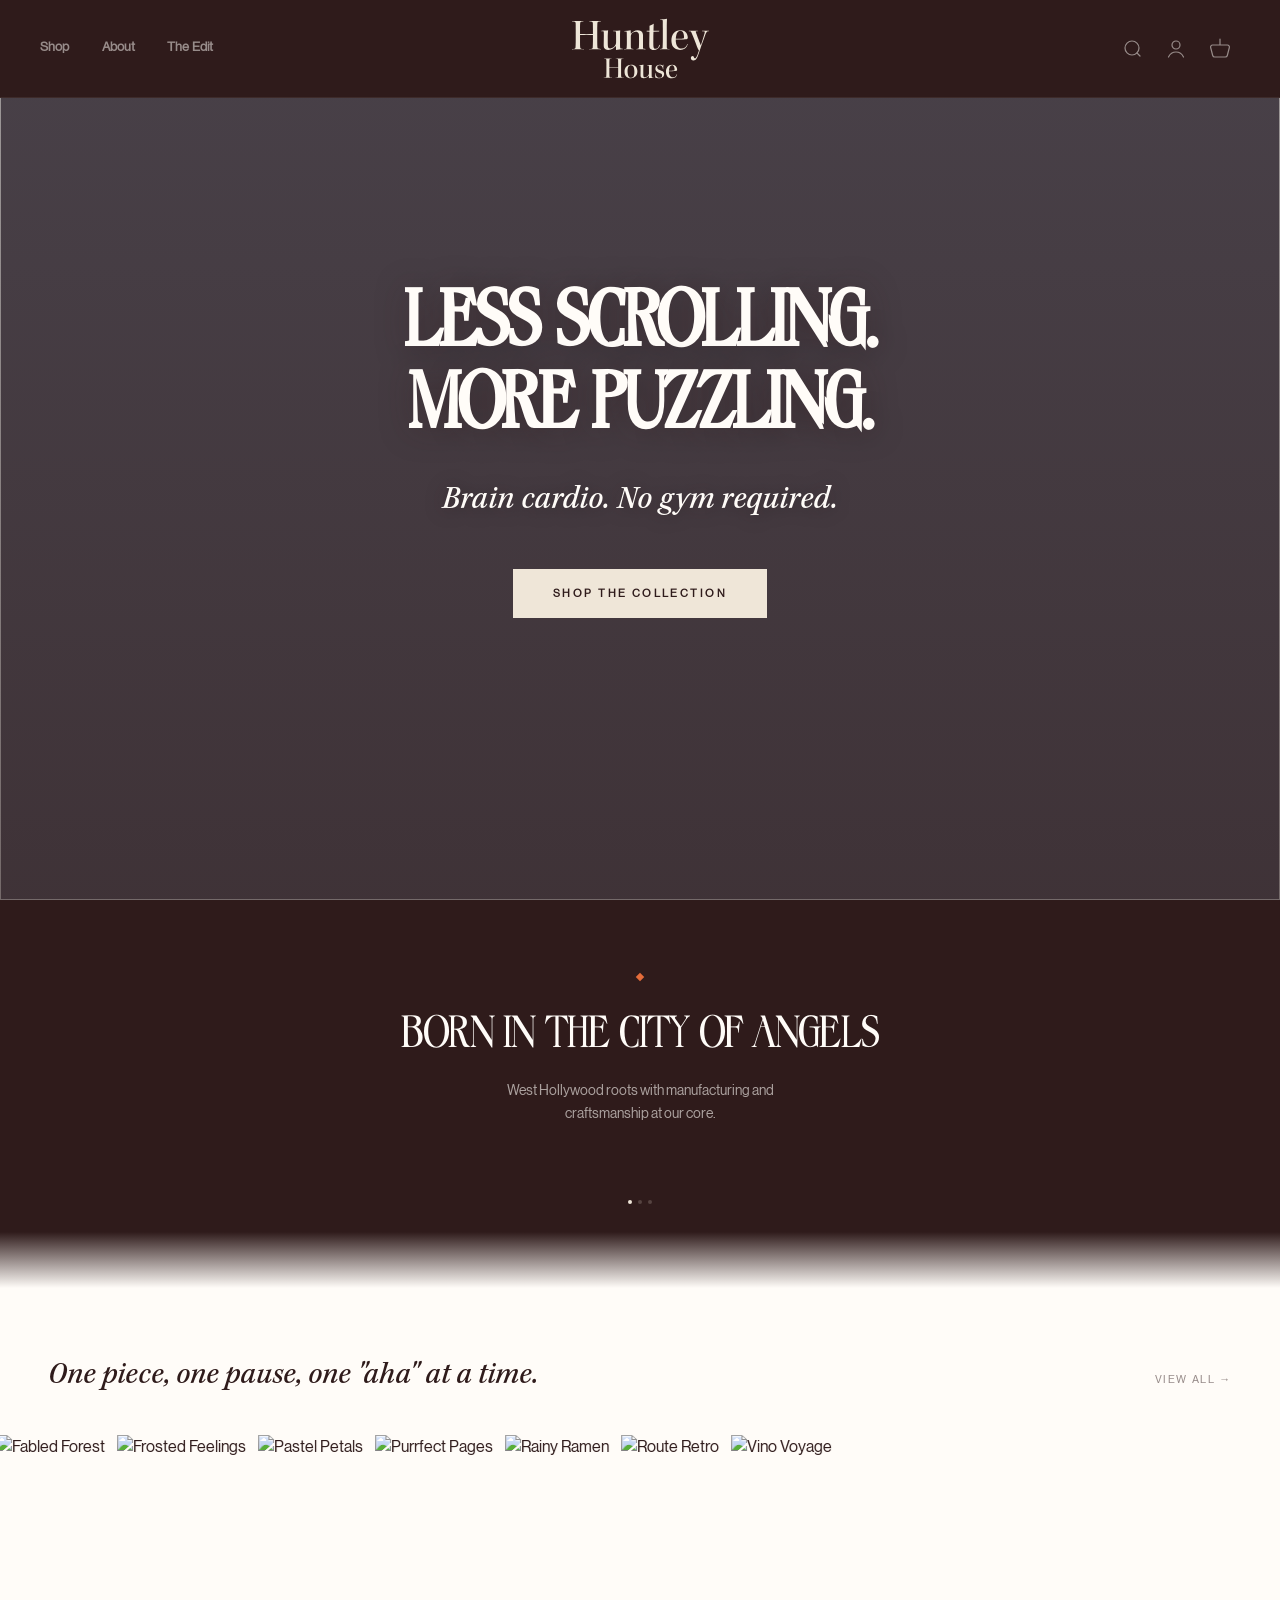
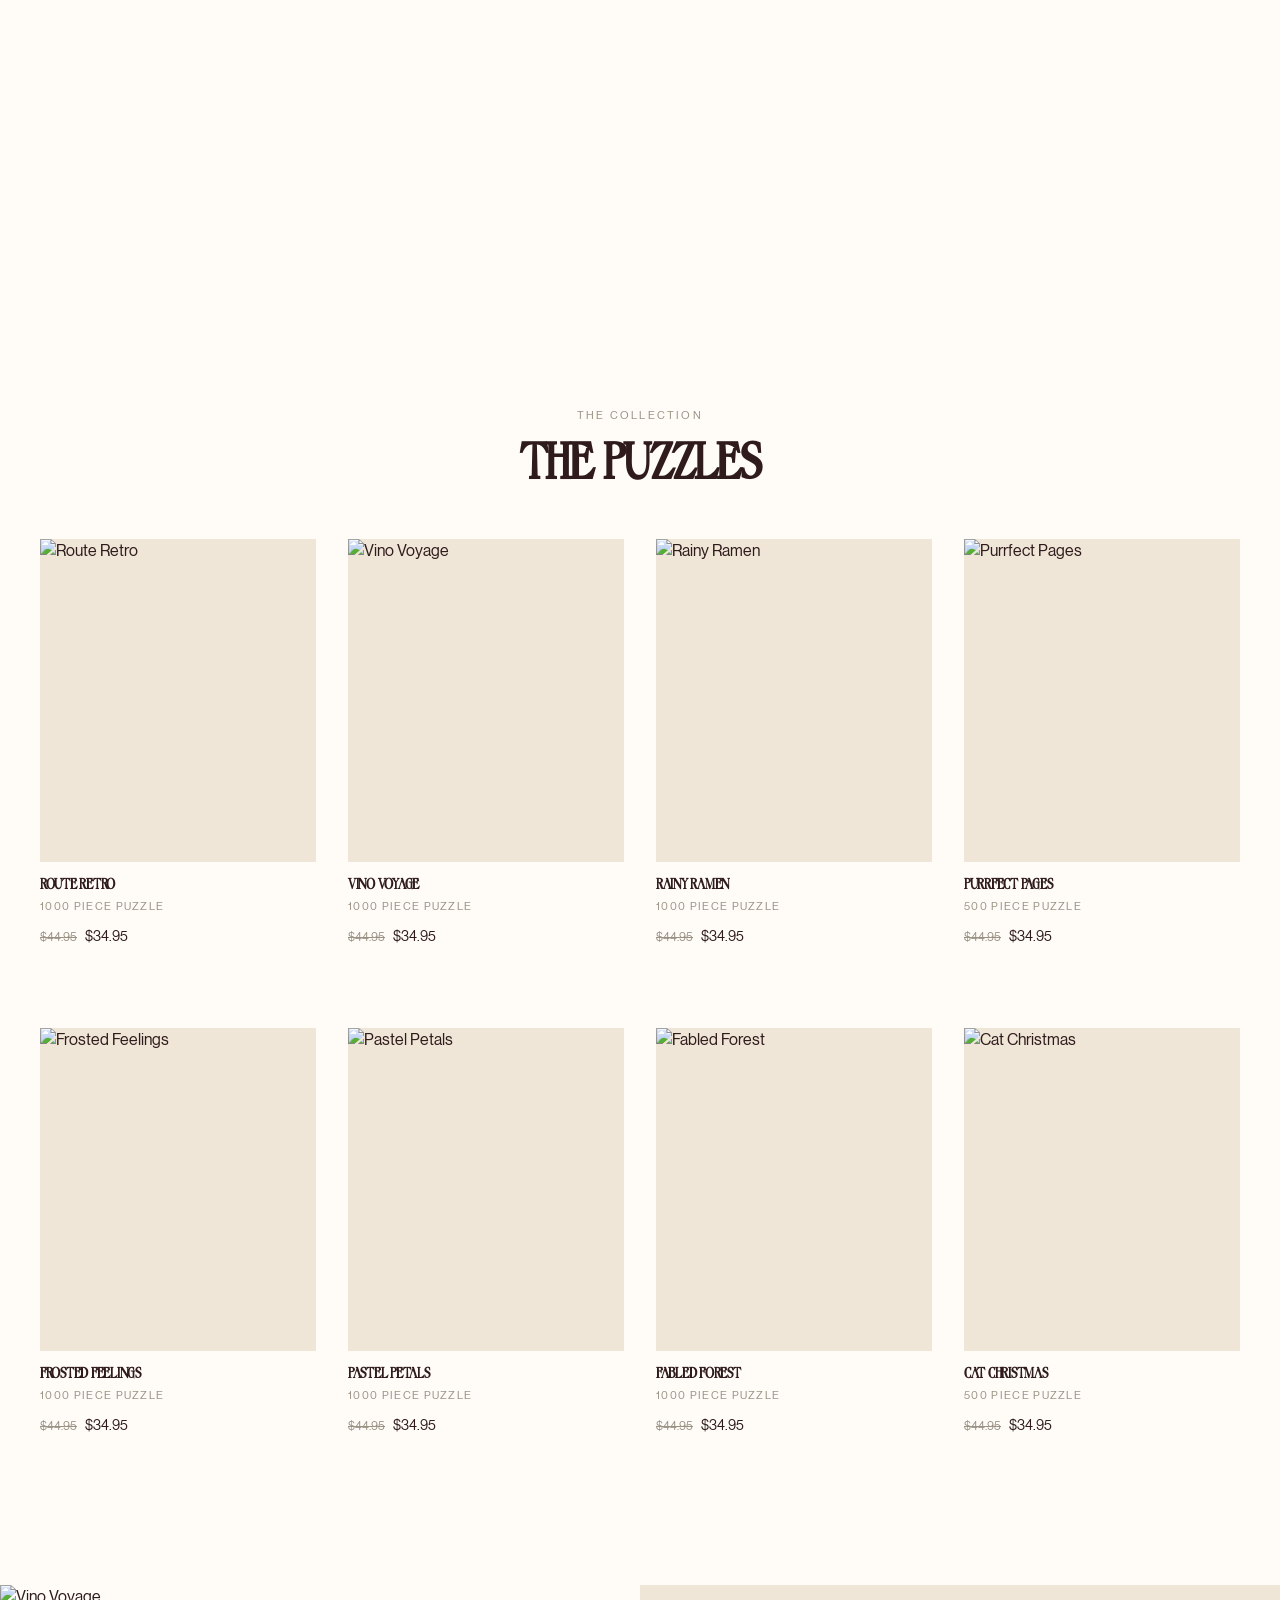
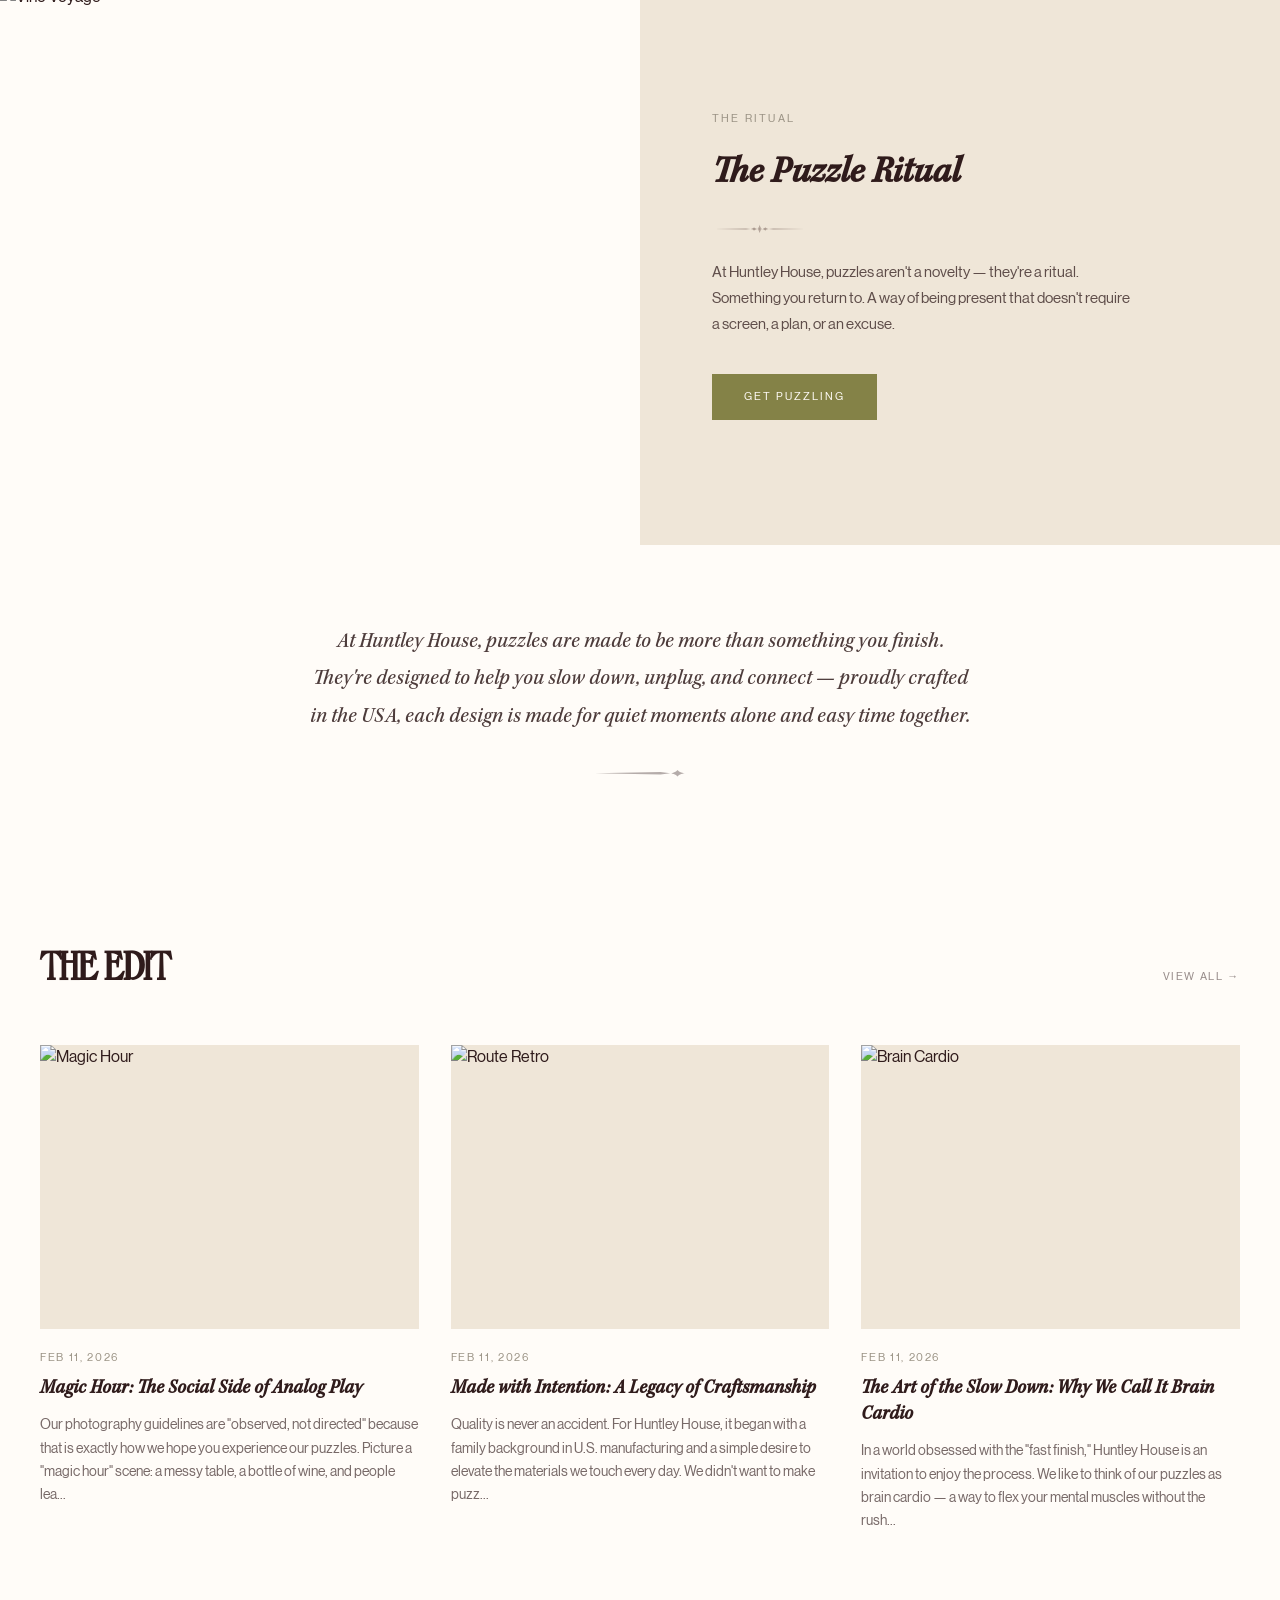
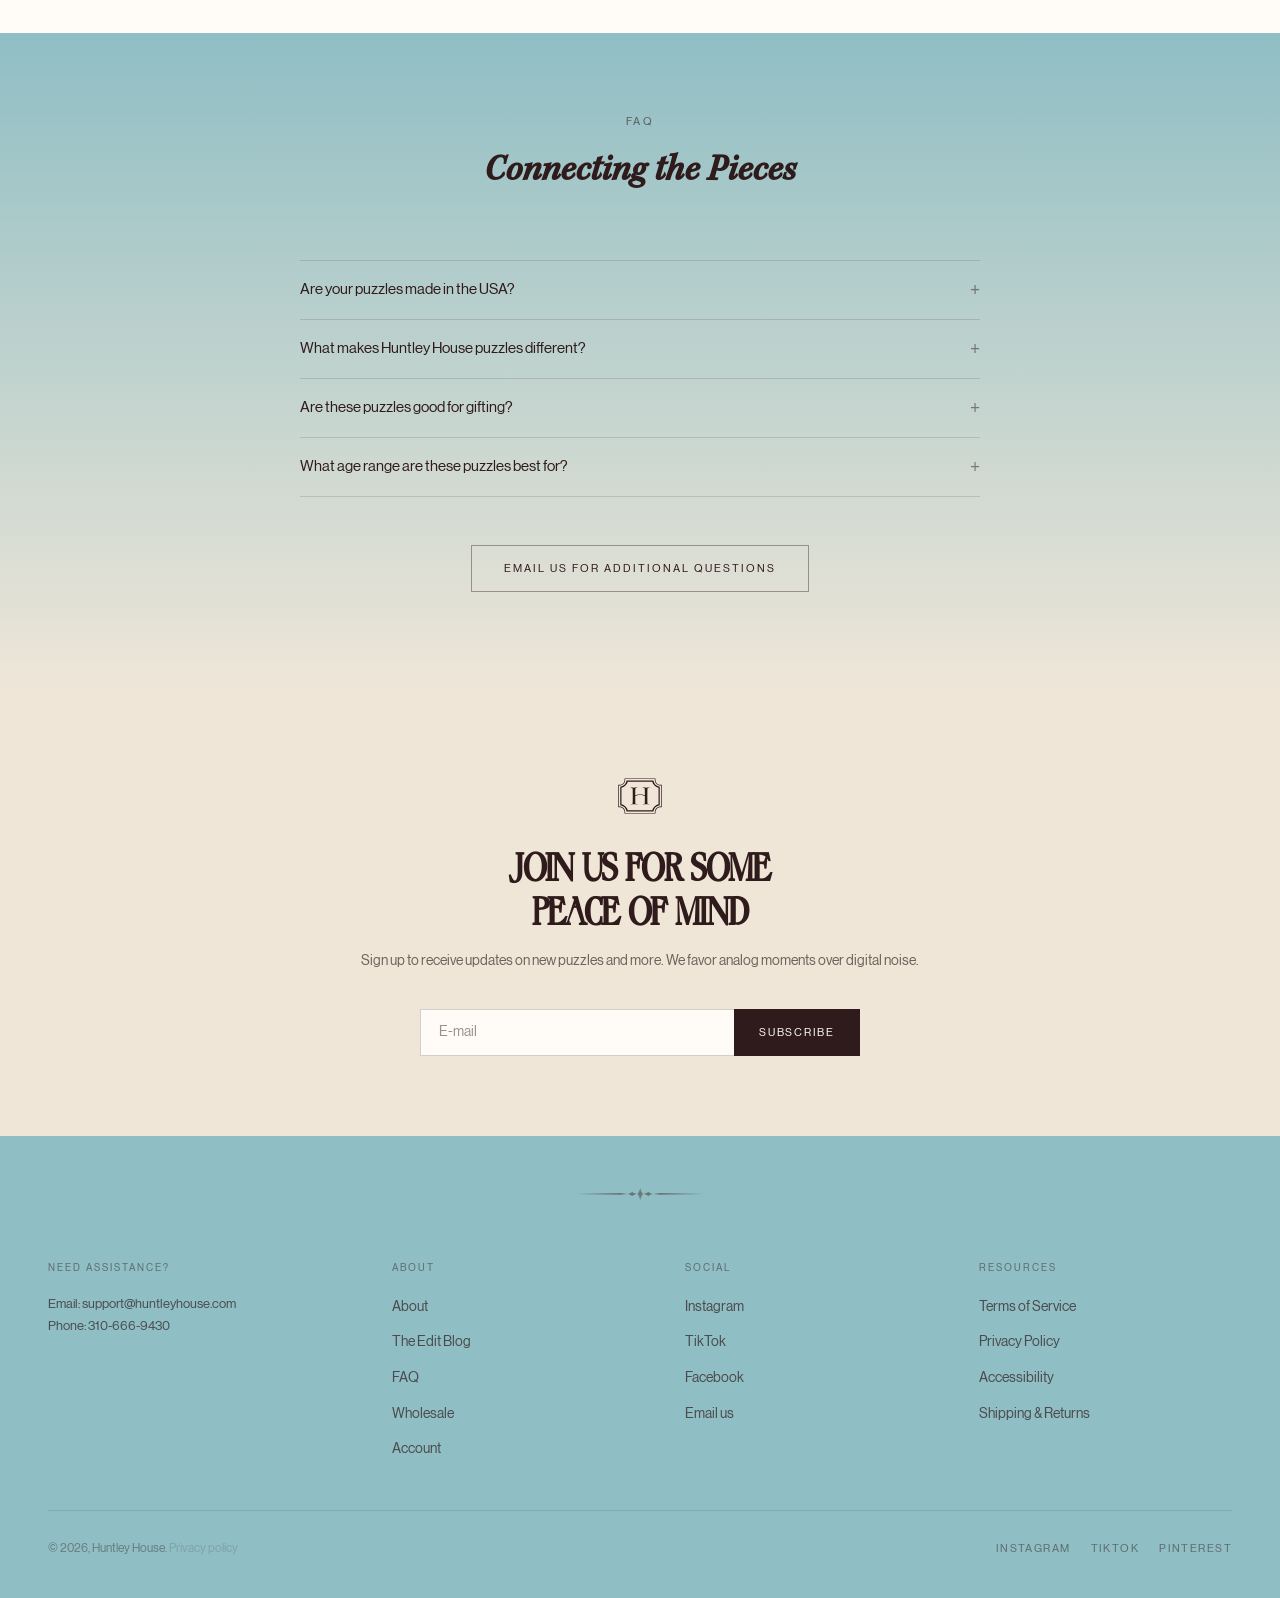
==== commit 10cd2a9c: "Revert FAQ gradient to hard blue top (match v2) Co-Authored-By: Claude Sonnet 4.6 <noreply@anthropic" ====
--- a/index.html
+++ b/index.html
@@ -520,7 +520,7 @@
 
     /* ─── FAQ ────────────────────────────────────────────────── */
     .faq {
-      background: linear-gradient(to bottom, var(--cream) 0%, var(--blue) 14%, var(--cream-warm) 100%);
+      background: linear-gradient(to bottom, var(--blue) 0%, var(--cream-warm) 100%);
       padding: 80px 48px 100px;
     }
     .faq__label { font-family: var(--font-body); font-size: 11px; letter-spacing: 0.2em; text-transform: uppercase; color: var(--cocoa); opacity: 0.6; text-align: center; margin-bottom: 12px; }
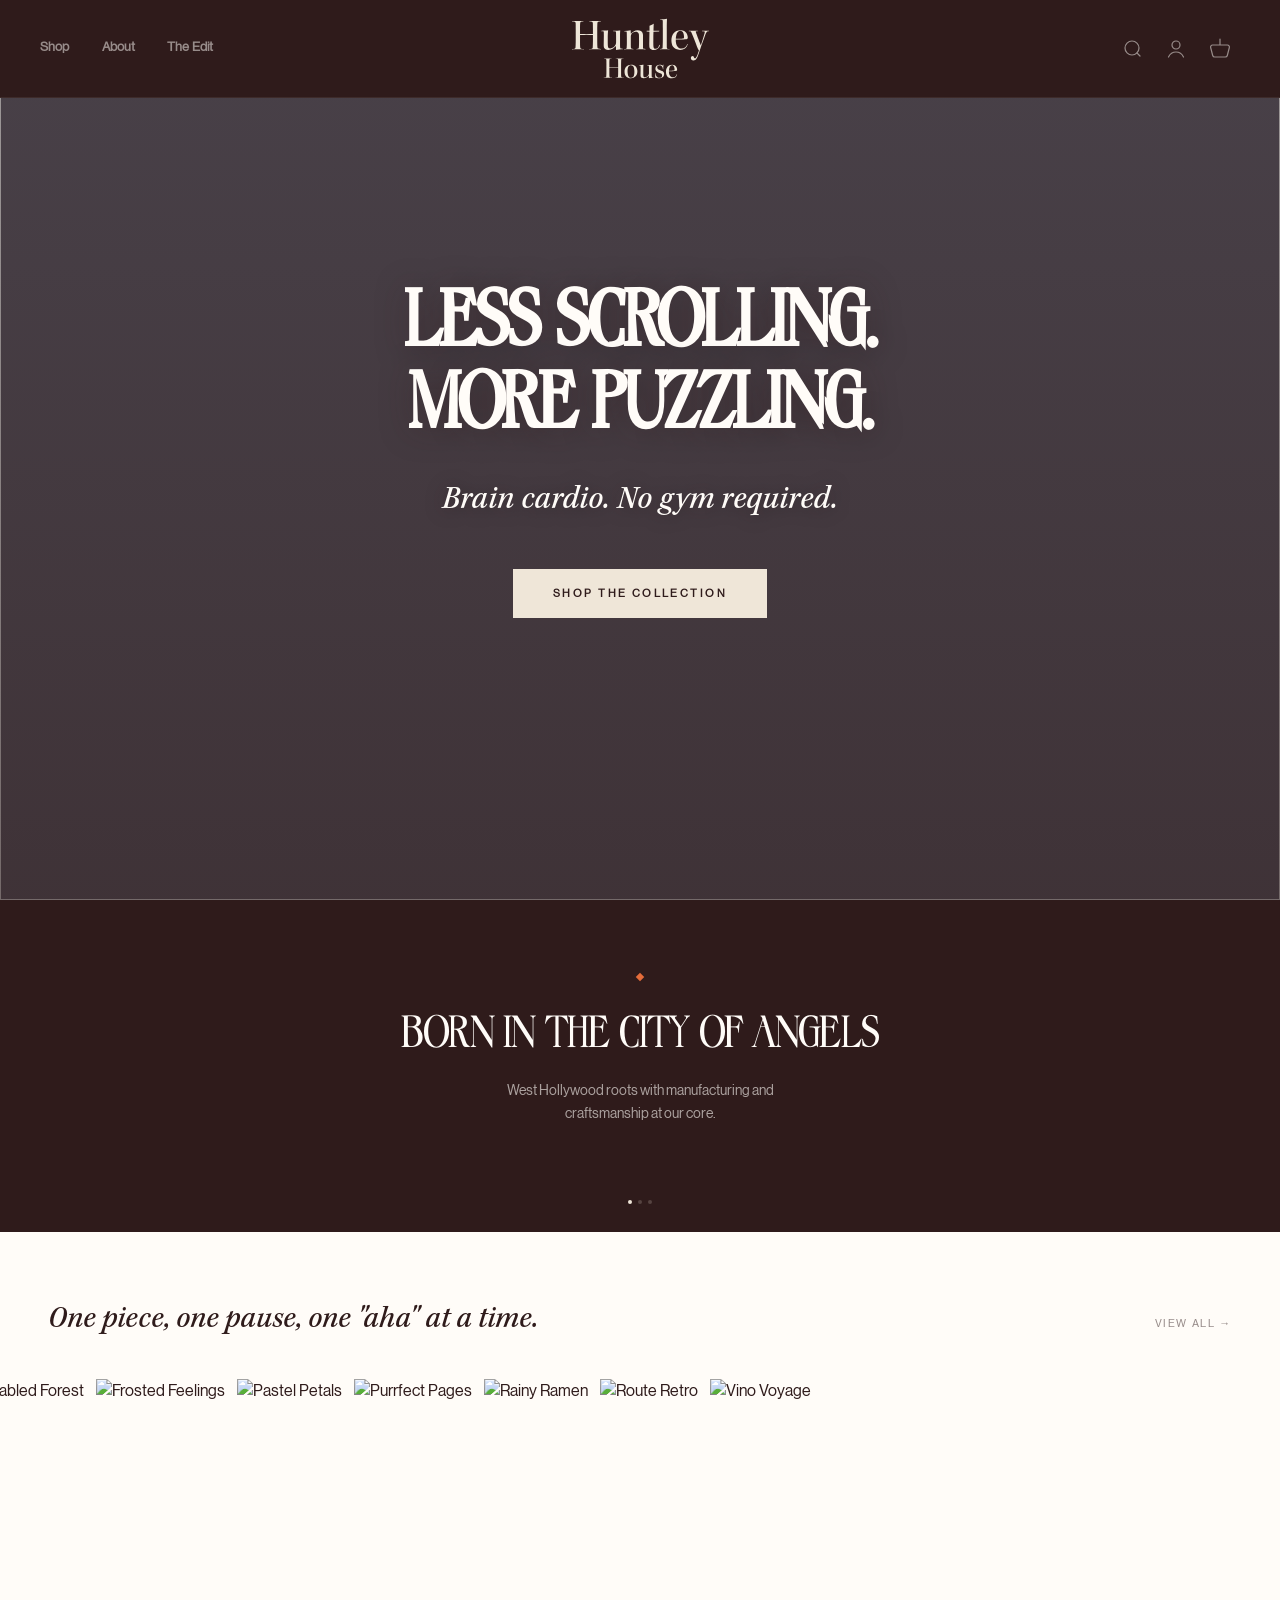
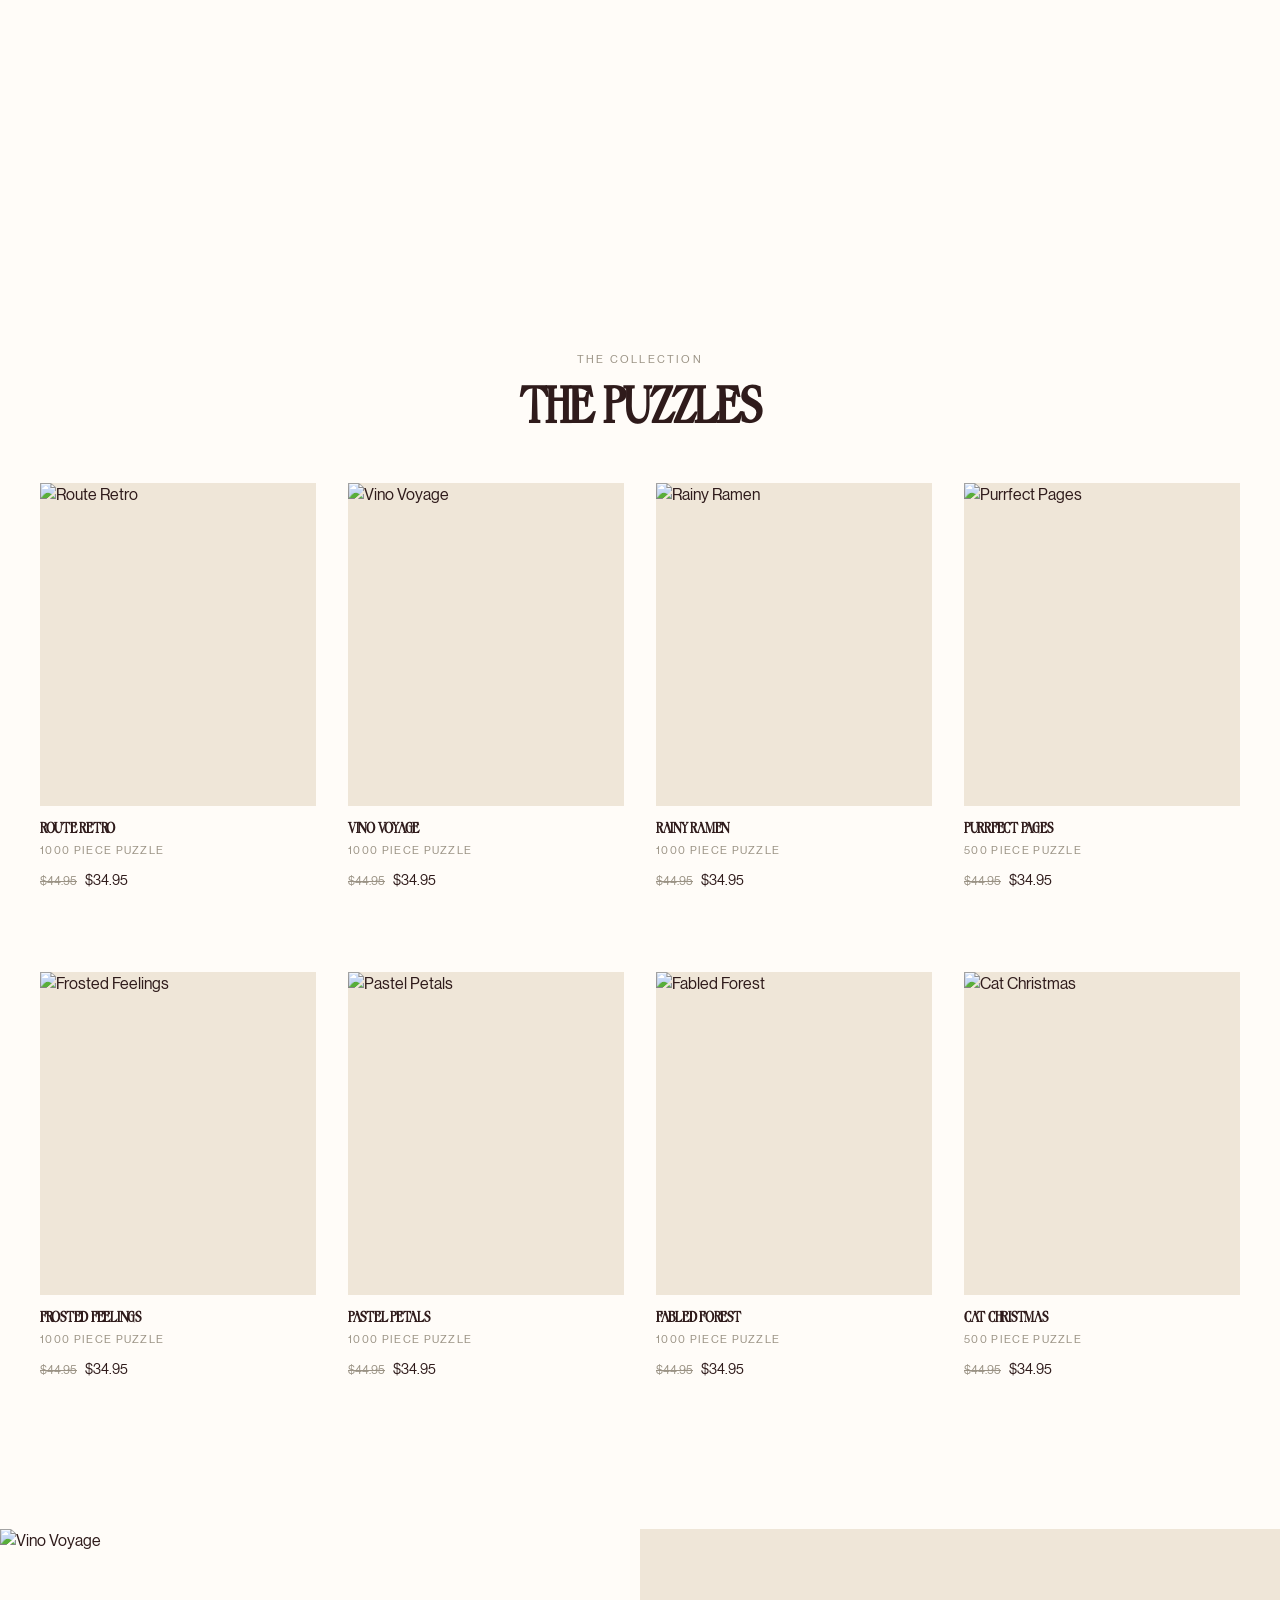
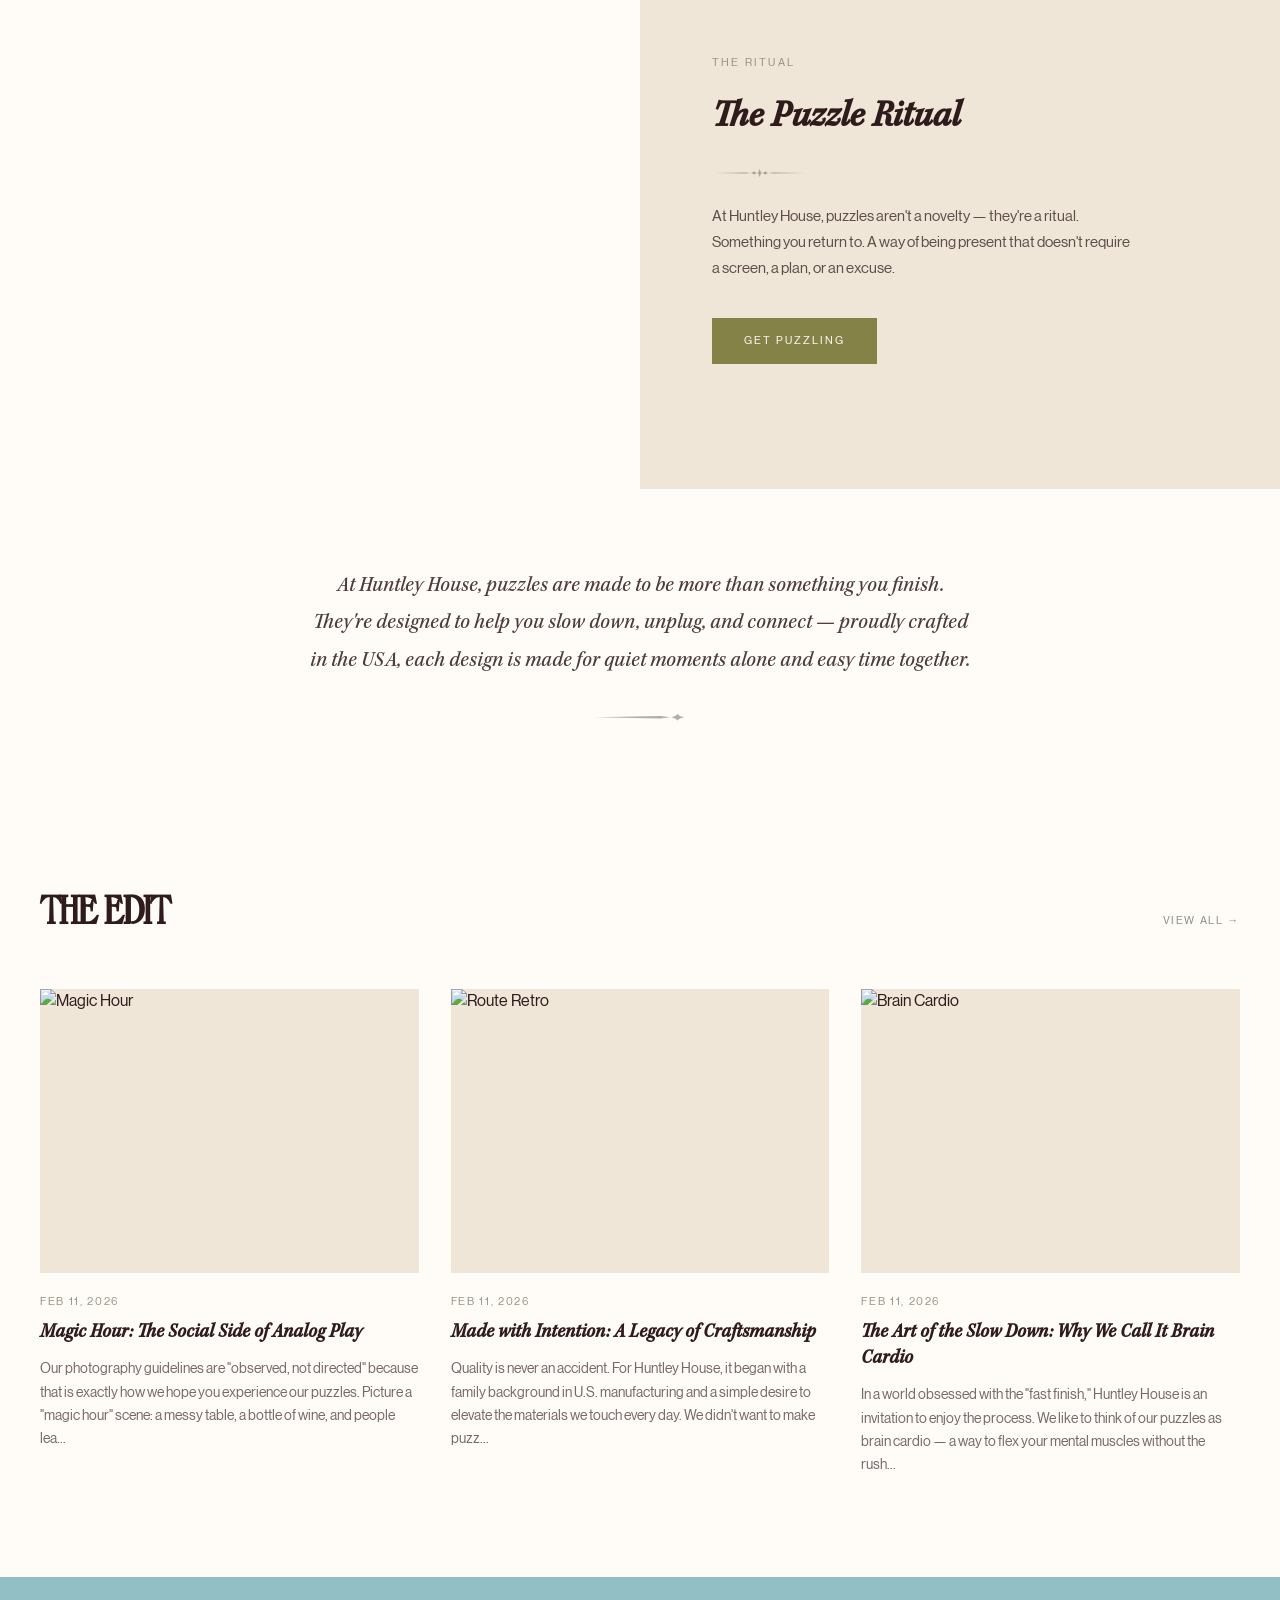
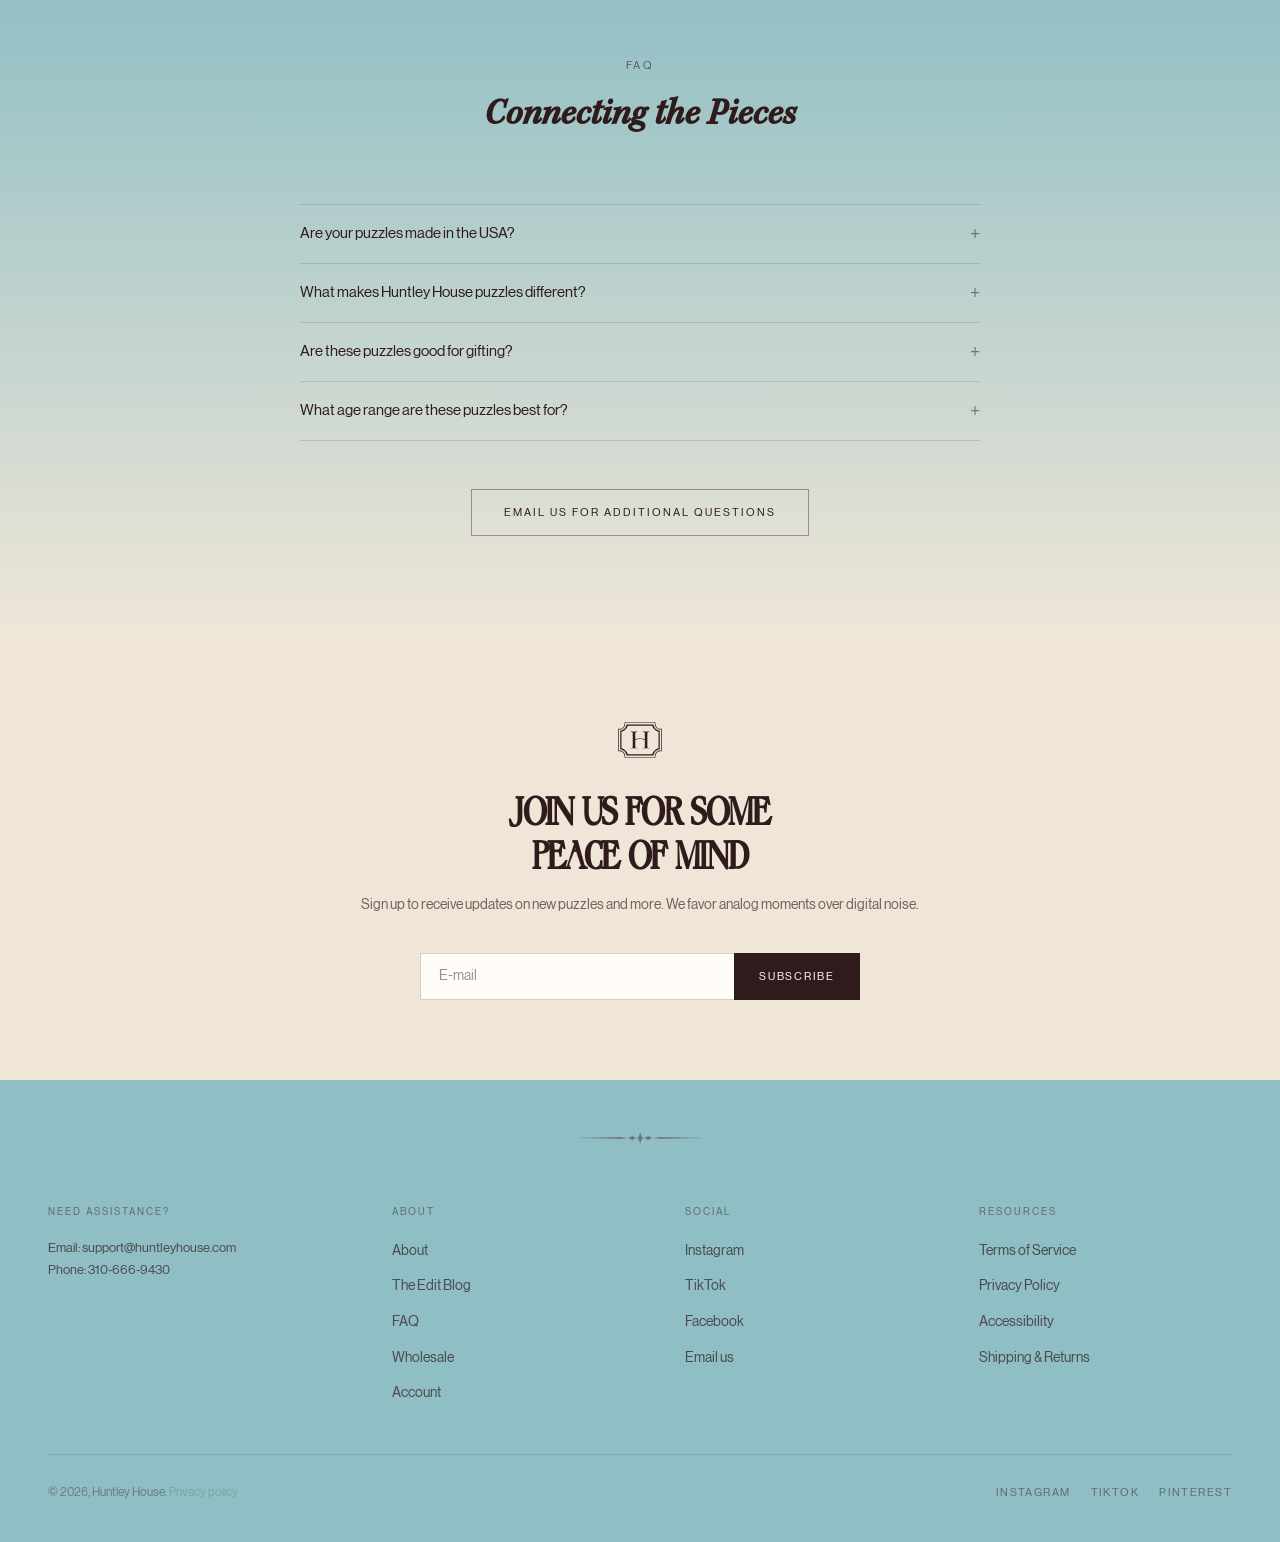
==== commit 827c4dbc: "Remove impact::after gradient bridge (hard cut on desktop) Co-Authored-By: Claude Sonnet 4.6 <norepl" ====
--- a/index.html
+++ b/index.html
@@ -285,12 +285,7 @@
       background: var(--cocoa);
       position: relative;
     }
-    .impact::after {
-      content: '';
-      display: block;
-      height: 56px;
-      background: linear-gradient(to bottom, var(--cocoa), var(--cream));
-    }
+
     .impact__track {
       display: flex;
       overflow-x: scroll;
